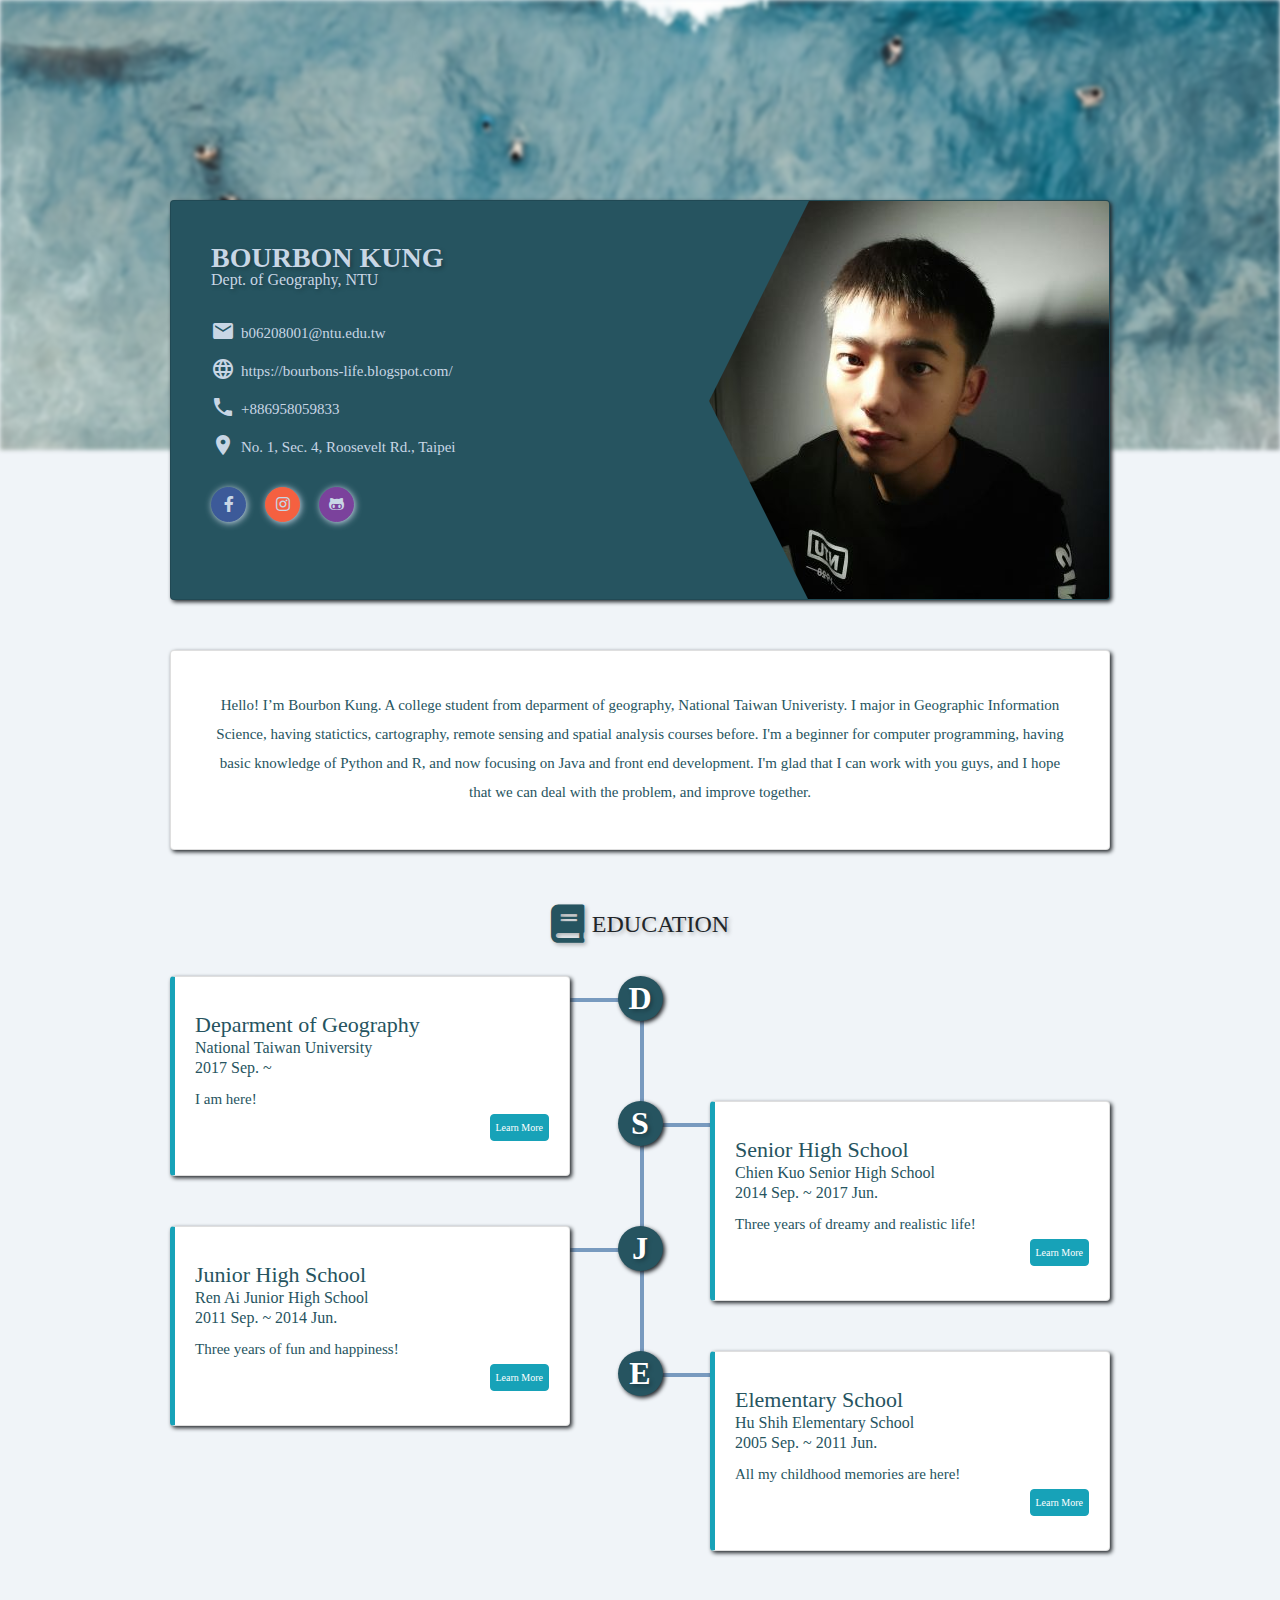
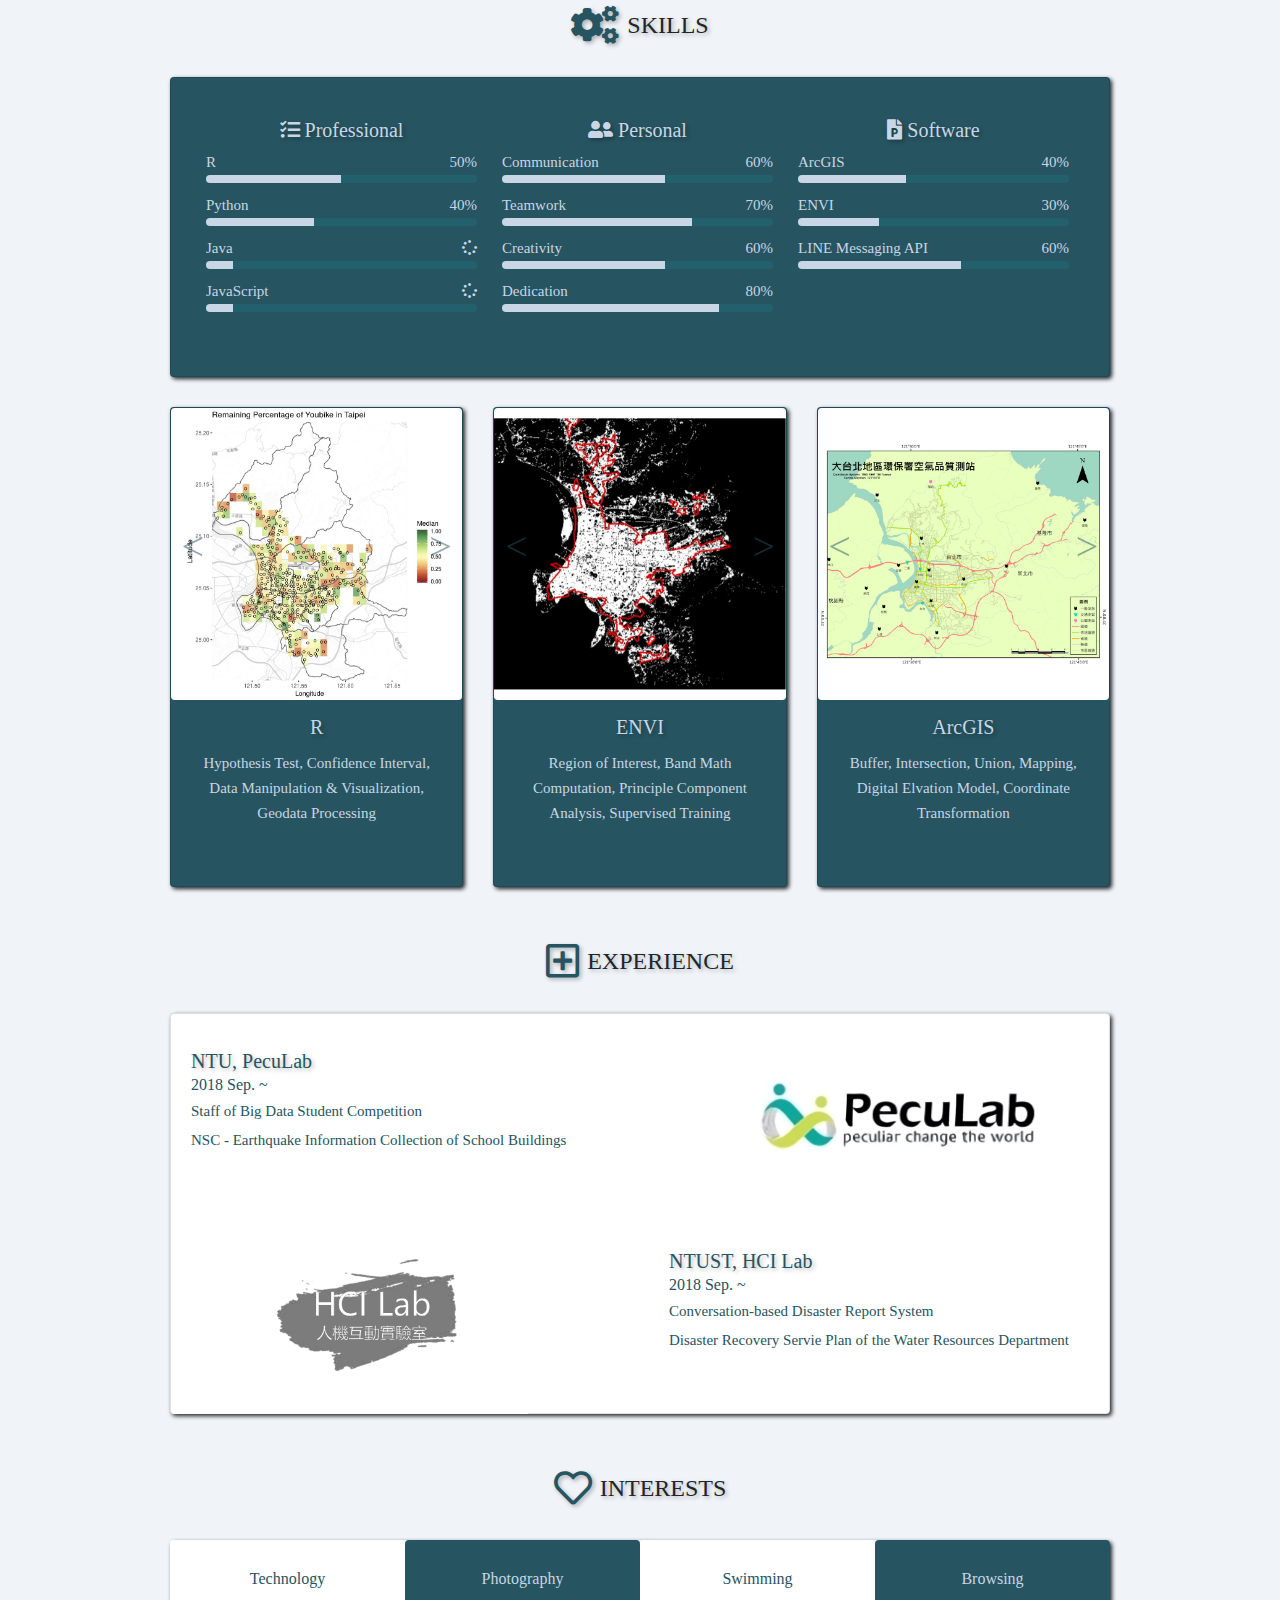
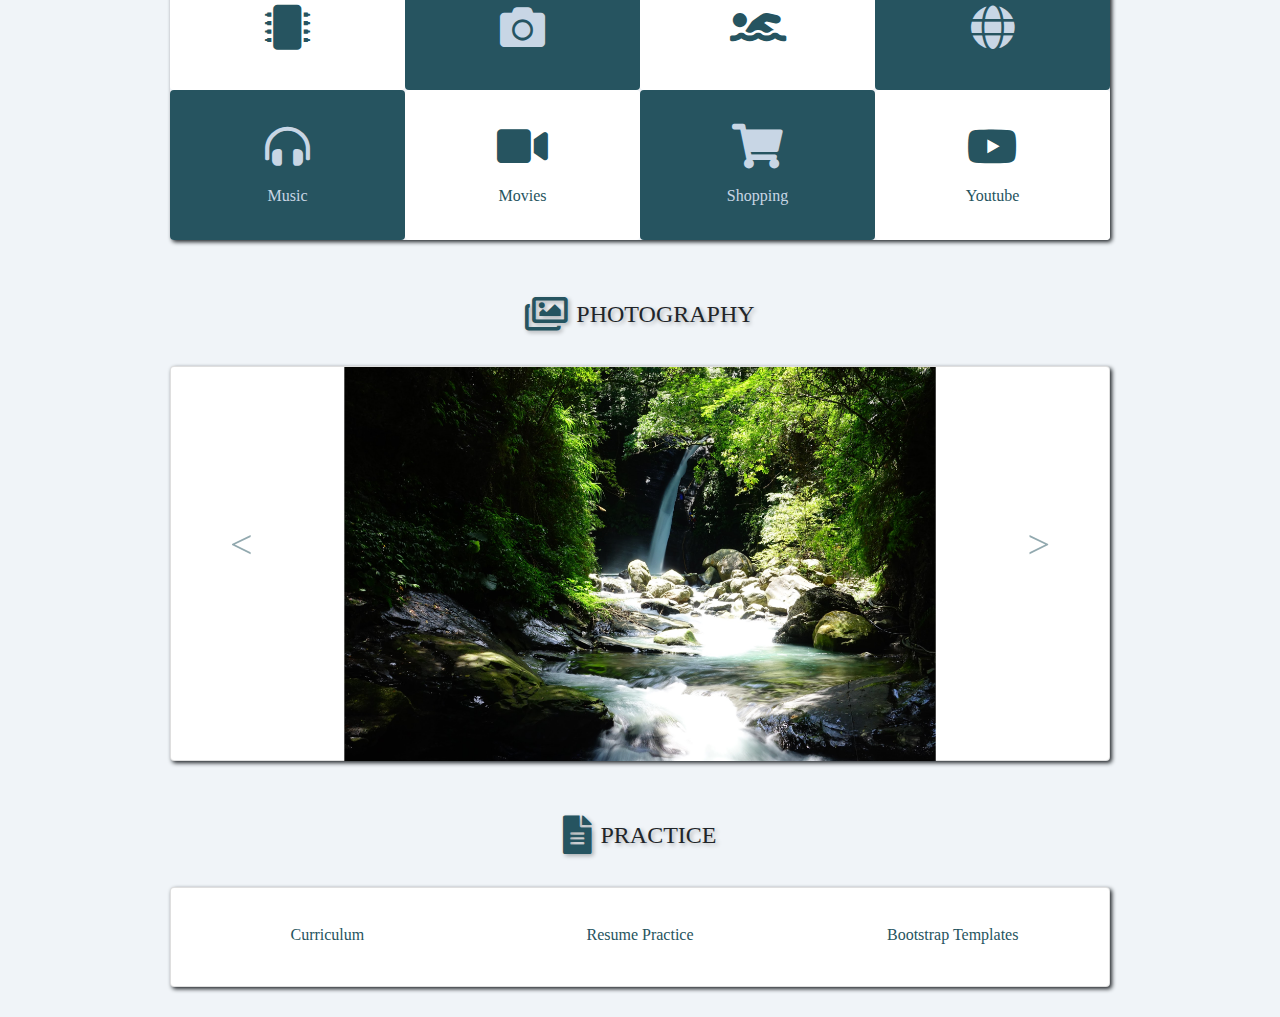
==== Resume/index.html @ 68e11f58 "Resume 0420" ====
<!DOCTYPE html>
<html lang="en" dir="ltr">

<head>
  <meta charset="utf-8">
  <!-- Material Design Lite Icons-->
  <link rel="stylesheet" href="https://fonts.googleapis.com/icon?family=Material+Icons">
  <!-- Bootstrap CSS -->
  <link rel="stylesheet" href="https://stackpath.bootstrapcdn.com/bootstrap/4.3.1/css/bootstrap.min.css" integrity="sha384-ggOyR0iXCbMQv3Xipma34MD+dH/1fQ784/j6cY/iJTQUOhcWr7x9JvoRxT2MZw1T" crossorigin="anonymous">
  <!-- Font Awesome CDN -->
  <!-- <link rel="stylesheet" href="https://use.fontawesome.com/474e529f21.css"> -->
  <link rel="stylesheet" href="https://use.fontawesome.com/releases/v5.8.1/css/all.css">
  <!-- my CSS -->
  <link rel="stylesheet" href="index.css">
  <title>Bourbon's Resume</title>
</head>

<body>
  <div id="header"></div>
  <div class="page">
    <div class="section">
      <!-- Information Card -->
      <div id="v-card" class="card center">
        <div id="profile" class="right">
          <img src="img/001.jpg" alt="profile-image" class="img-responsive">
        </div>
        <div class="card-content">
          <div class="info-headings">
            <h3>BOURBON KUNG</h3>
            <h6>Dept. of Geography, NTU</h6>
          </div>
          <div id="infos">
            <ul class="profile-list">
              <li class="clearfix">
                <span class="title"><i class="material-icons">email</i></span>
                <span class="content">b06208001@ntu.edu.tw</span>
              </li>
              <li class="clearfix">
                <span class="title"><i class="material-icons">language</i></span>
                <span class="content">https://bourbons-life.blogspot.com/</span>
              </li>
              <li class="clearfix">
                <span class="title"><i class="material-icons">phone</i></span>
                <span class="content">+886958059833</span>
              </li>
              <li class="clearfix">
                <span class="title"><i class="material-icons">place</i></span>
                <span class="content">No. 1, Sec. 4, Roosevelt Rd., Taipei</span>
              </li>
            </ul>
          </div>
        </div>
        <div id="link">
          <a target="_blank" rel="noopener noreferrer" href="https://www.facebook.com/dx7880880212" class="btn btn-default btn-circle facebook">
            <i class="fab fa-facebook-f"></i>
          </a>
          <a target="_blank" rel="noopener noreferrer" href="https://www.instagram.com/bourbon0212/" class="btn btn-default btn-circle instagram">
            <i class="fab fa-instagram"></i>
          </a>
          <a target="_blank" rel="noopener noreferrer" href="https://github.com/Bourbon0212" class="btn btn-default btn-circle github">
            <i class="fab fa-github-alt"></i>
          </a>
        </div>
      </div>
    </div>
    <div class="section">
      <!-- Short Introduction -->
      <div id="about" class="card center">
        <div class="context">
          <p>Hello! I’m Bourbon Kung. A college student from deparment of geography, National Taiwan Univeristy.
            I major in Geographic Information Science, having statictics, cartography,
            remote sensing and spatial analysis courses before. I'm a beginner for computer programming,
            having basic knowledge of Python and R, and now focusing on Java and front end development.
            I'm glad that I can work with you guys, and I hope that we can deal with the problem, and improve together.</p>
        </div>
      </div>
    </div>
    <div class="section">
      <div id="education" class="center">
        <div class="section-title clearfix">
          <div class="title-icon">
            <i class="fas fa-book"></i>
          </div>
          <h4>EDUCATION</h4>
        </div>
        <div id="timeline-education">
          <div class="timeline-block timeline-bot">
            <div class="timeline-hold">
              <div class="timeline-card card">
                <div class="timeline-content">
                  <h6 class="timeline-title">Deparment of Geography</h6>
                  <h6 class="timeline-info">National Taiwan University</h6>
                  <h6 class="timeline-info">2017 Sep. ~</h6>
                  <p class="context">I am here!</p>
                  <a class="btn btn-info" target="_blank" rel="noopener noreferrer" href="http://www.geog.ntu.edu.tw/index.php/tw/" role="button">Learn More</a>
                </div>
              </div>
              <div class="timeline-icon">
                <h6>D</h6>
              </div>
            </div>
          </div>
          <div class="timeline-block timeline-top timeline-bot">
            <div class="timeline-hold hold-right">
              <div class="timeline-card1 card">
                <div class="timeline-content">
                  <h6 class="timeline-title">Senior High School</h6>
                  <h6 class="timeline-info">Chien Kuo Senior High School</h6>
                  <h6 class="timeline-info">2014 Sep. ~ 2017 Jun.</h6>
                  <p class="context">Three years of dreamy and realistic life!</p>
                  <a class="btn btn-info" target="_blank" rel="noopener noreferrer" href="https://www2.ck.tp.edu.tw/" role="button">Learn More</a>
                </div>
              </div>
              <div class="timeline-icon1">
                <h6>S</h6>
              </div>
            </div>
          </div>
          <div class="timeline-block timeline-top timeline-bot">
            <div class="timeline-hold ">
              <div class="timeline-card card">
                <div class="timeline-content">
                  <h6 class="timeline-title">Junior High School</h6>
                  <h6 class="timeline-info">Ren Ai Junior High School</h6>
                  <h6 class="timeline-info">2011 Sep. ~ 2014 Jun.</h6>
                  <p class="context">Three years of fun and happiness!</p>
                  <a class="btn btn-info" target="_blank" rel="noopener noreferrer" href="http://www.jajh.tp.edu.tw/bin/home.php" role="button">Learn More</a>
                </div>
              </div>
              <div class="timeline-icon">
                <h6>J</h6>
              </div>
            </div>
          </div>
          <div class="timeline-block timeline-top">
            <div class="timeline-hold hold-right">
              <div class="timeline-card1 card">
                <div class="timeline-content">
                  <h6 class="timeline-title">Elementary School</h6>
                  <h6 class="timeline-info">Hu Shih Elementary School</h6>
                  <h6 class="timeline-info">2005 Sep. ~ 2011 Jun.</h6>
                  <p class="context">All my childhood memories are here!</p>
                  <a class="btn btn-info" target="_blank" rel="noopener noreferrer" href="https://www.hsps.tp.edu.tw/main/" role="button">Learn More</a>
                </div>
              </div>
              <div class="timeline-icon1">
                <h6>E</h6>
              </div>
            </div>
          </div>
        </div>
      </div>
    </div>
    <div class="section">
      <div id="skills" class="center">
        <div class="section-title clearfix">
          <div class="title-icon">
            <i class="fas fa-cogs"></i>
          </div>
          <h4>SKILLS</h4>
        </div>
        <div id="skills-card" class="card center">
          <div class="card-content row">
            <div class="col-4 card-row">
              <h5><i class="fas fa-tasks"></i> Professional</h5>
              <div class="skills-info">
                <div class="skills-text clearfix">
                  <div class="left">R</div>
                  <div class="right">50%</div>
                </div>
                <div class="progress">
                  <div class="progress-bar" role="progressbar" style="width: 50%" aria-valuenow="50" aria-valuemin="0" aria-valuemax="100"></div>
                </div>
              </div>
              <div class="skills-info">
                <div class="skills-text clearfix">
                  <div class="left">Python</div>
                  <div class="right">40%</div>
                </div>
                <div class="progress">
                  <div class="progress-bar" role="progressbar" style="width: 40%" aria-valuenow="40" aria-valuemin="0" aria-valuemax="100"></div>
                </div>
              </div>
              <div class="skills-info">
                <div class="skills-text clearfix">
                  <div class="left">Java</div>
                  <div class="right"><i class="fas fa-spinner fa-spin"></i></div>
                </div>
                <div class="progress">
                  <div class="progress-bar" role="progressbar" style="width: 10%" aria-valuenow="10" aria-valuemin="0" aria-valuemax="100"></div>
                </div>
              </div>
              <div class="skills-info">
                <div class="skills-text clearfix">
                  <div class="left">JavaScript</div>
                  <div class="right"><i class="fas fa-spinner fa-spin"></i></div>
                </div>
                <div class="progress">
                  <div class="progress-bar" role="progressbar" style="width: 10%" aria-valuenow="10" aria-valuemin="0" aria-valuemax="100"></div>
                </div>
              </div>
            </div>
            <div class="col-4 card-row">
              <h5><i class="fas fa-user-friends"></i> Personal</h5>
              <div class="skills-info">
                <div class="skills-text clearfix">
                  <div class="left">Communication</div>
                  <div class="right">60%</div>
                </div>
                <div class="progress">
                  <div class="progress-bar" role="progressbar" style="width: 60%" aria-valuenow="60" aria-valuemin="0" aria-valuemax="100"></div>
                </div>
              </div>
              <div class="skills-info">
                <div class="skills-text clearfix">
                  <div class="left">Teamwork</div>
                  <div class="right">70%</div>
                </div>
                <div class="progress">
                  <div class="progress-bar" role="progressbar" style="width: 70%" aria-valuenow="70" aria-valuemin="0" aria-valuemax="100"></div>
                </div>
              </div>
              <div class="skills-info">
                <div class="skills-text clearfix">
                  <div class="left">Creativity</div>
                  <div class="right">60%</div>
                </div>
                <div class="progress">
                  <div class="progress-bar" role="progressbar" style="width: 60%" aria-valuenow="60" aria-valuemin="0" aria-valuemax="100"></div>
                </div>
              </div>
              <div class="skills-info">
                <div class="skills-text clearfix">
                  <div class="left">Dedication</div>
                  <div class="right">80%</div>
                </div>
                <div class="progress">
                  <div class="progress-bar" role="progressbar" style="width: 80%" aria-valuenow="80" aria-valuemin="0" aria-valuemax="100"></div>
                </div>
              </div>
            </div>
            <div class="col-4 card-row">
              <h5><i class="fas fa-file-powerpoint"></i> Software</h5>
              <div class="skills-info">
                <div class="skills-text clearfix">
                  <div class="left">ArcGIS</div>
                  <div class="right">40%</div>
                </div>
                <div class="progress">
                  <div class="progress-bar" role="progressbar" style="width: 40%" aria-valuenow="40" aria-valuemin="0" aria-valuemax="100"></div>
                </div>
              </div>
              <div class="skills-info">
                <div class="skills-text clearfix">
                  <div class="left">ENVI</div>
                  <div class="right">30%</div>
                </div>
                <div class="progress">
                  <div class="progress-bar" role="progressbar" style="width: 30%" aria-valuenow="30" aria-valuemin="0" aria-valuemax="100"></div>
                </div>
              </div>
              <div class="skills-info">
                <div class="skills-text clearfix">
                  <div class="left">LINE Messaging API</div>
                  <div class="right">60%</div>
                </div>
                <div class="progress">
                  <div class="progress-bar" role="progressbar" style="width: 60%" aria-valuenow="60" aria-valuemin="0" aria-valuemax="100"></div>
                </div>
              </div>
              <!-- <div class="skills-info">
                <div class="skills-text clearfix">
                  <div class="left">Python</div>
                  <div class="right">50%</div>
                </div>
                <div class="progress">
                  <div class="progress-bar" role="progressbar" style="width: 25%" aria-valuenow="25" aria-valuemin="0" aria-valuemax="100"></div>
                </div>
              </div> -->
            </div>
          </div>
        </div>
        <div id="skills-detail">
          <div class="row card-deck center">
            <div class="card skill-item col-4">
              <div class="skill-img">
                <div id="R-Skills" class="carousel slide" data-ride="carousel">
                  <div class="carousel-inner">
                    <div class="carousel-item active">
                      <img class="d-block w-100" src="./img/R-1.png" alt="Heat Map">
                    </div>
                    <div class="carousel-item">
                      <img class="d-block w-100" src="./img/R-2.png" alt="Standard Deviation">
                    </div>
                    <div class="carousel-item">
                      <img class="d-block w-100" src="./img/R-3.png" alt="Choropleth">
                    </div>
                    <div class="carousel-item">
                      <img class="d-block w-100" src="./img/R-4.png" alt="Bar Chart">
                    </div>
                  </div>
                  <a class="carousel-control-prev" href="#R-Skills" role="button" data-slide="prev">
                    <span class="carousel-control-prev-icon" aria-hidden="true"></span>
                    <span class="sr-only">Previous</span>
                  </a>
                  <a class="carousel-control-next" href="#R-Skills" role="button" data-slide="next">
                    <span class="carousel-control-next-icon" aria-hidden="true"></span>
                    <span class="sr-only">Next</span>
                  </a>
                </div>
              </div>
              <div class="card-body">
                <h5 class="card-title">R</h5>
                <p class="card-text">Hypothesis Test, Confidence Interval, Data Manipulation & Visualization, Geodata Processing</p>
              </div>
            </div>
            <div class="card skill-item col-4">
              <div class="skill-img">
                <div id="ENVI-Skills" class="carousel slide" data-ride="carousel">
                  <div class="carousel-inner">
                    <div class="carousel-item active">
                      <img class="d-block w-100" src="./img/E-1.png" alt="ROI">
                    </div>
                    <div class="carousel-item">
                      <img class="d-block w-100" src="./img/E-2.png" alt="Band Math">
                    </div>
                  </div>
                  <a class="carousel-control-prev" href="#ENVI-Skills" role="button" data-slide="prev">
                    <span class="carousel-control-prev-icon" aria-hidden="true"></span>
                    <span class="sr-only">Previous</span>
                  </a>
                  <a class="carousel-control-next" href="#ENVI-Skills" role="button" data-slide="next">
                    <span class="carousel-control-next-icon" aria-hidden="true"></span>
                    <span class="sr-only">Next</span>
                  </a>
                </div>
              </div>
              <div class="card-body">
                <h5 class="card-title">ENVI</h5>
                <p class="card-text">Region of Interest, Band Math Computation, Principle Component Analysis, Supervised Training</p>
              </div>
            </div>
            <div class="card skill-item col-4">
              <div class="skill-img">
                <div id="Arc-Skills" class="carousel slide" data-ride="carousel">
                  <div class="carousel-inner">
                    <div class="carousel-item active">
                      <img class="d-block w-100" src="./img/A-1.png" alt="Mapping">
                    </div>
                    <div class="carousel-item">
                      <img class="d-block w-100" src="./img/A-2.png" alt="Mapping">
                    </div>
                    <div class="carousel-item">
                      <img class="d-block w-100" src="./img/A-3.png" alt="Mapping">
                    </div>
                    <div class="carousel-item">
                      <img class="d-block w-100" src="./img/A-4.png" alt="DEM">
                    </div>
                  </div>
                  <a class="carousel-control-prev" href="#Arc-Skills" role="button" data-slide="prev">
                    <span class="carousel-control-prev-icon" aria-hidden="true"></span>
                    <span class="sr-only">Previous</span>
                  </a>
                  <a class="carousel-control-next" href="#Arc-Skills" role="button" data-slide="next">
                    <span class="carousel-control-next-icon" aria-hidden="true"></span>
                    <span class="sr-only">Next</span>
                  </a>
                </div>
              </div>
              <div class="card-body">
                <h5 class="card-title">ArcGIS</h5>
                <p class="card-text">Buffer, Intersection, Union, Mapping, Digital Elvation Model, Coordinate Transformation</p>
              </div>
            </div>
          </div>
        </div>
      </div>
    </div>
    <div class="section">
      <div id="experience" class="center">
        <div class="section-title clearfix">
          <div class="title-icon">
            <i class="far fa-plus-square"></i>
          </div>
          <h4>EXPERIENCE</h4>
        </div>
        <div id="exp-card" class="center card">
          <div class="exp-content">
            <div class="exp-context left" style="padding-left: 20px;">
              <h5>NTU, PecuLab</h5>
              <div class="exp-info">
                2018 Sep. ~
              </div>
              <p class="context">Staff of Big Data Student Competition</p>
              <p class="context">NSC - Earthquake Information Collection of School Buildings</p>
            </div>
            <div class="right exp-upfig rounded-top">
              <img src="img/PECU.png" alt="profile-image" class="img-responsive" style="margin-left: 90px;">
            </div>
          </div>
          <div class="exp-content">
            <div class="left exp-btmfig rounded-bottom">
              <img src="img/HCI1.png" alt="profile-image" class="img-responsive" style="margin-left: 30px;">
            </div>
            <div class="exp-context right" style="padding-right: 40px;">
              <h5>NTUST, HCI Lab</h5>
              <div class="exp-info">
                2018 Sep. ~
              </div>
              <p class="context">Conversation-based Disaster Report System</p>
              <p class="context">Disaster Recovery Servie Plan of the Water Resources Department</p>
            </div>
          </div>
        </div>
      </div>
    </div>
    <div class="section">
      <div id="interest" class="center">
        <div class="section-title clearfix">
          <div class="title-icon">
            <i class="far fa-heart"></i>
          </div>
          <h4>INTERESTS</h4>
        </div>
        <div id="interests-card" class="card-block center rounded">
          <div class="row center">
            <div class="col col-up light rounded">
              <div>Technology</div>
              <i class="fas fa-microchip"></i>
            </div>
            <div class="col col-up dark rounded">
              <div>Photography</div>
              <i class="fas fa-camera"></i>
            </div>
            <div class="col col-up light rounded">
              <div>Swimming</div>
              <i class="fas fa-swimmer"></i>
            </div>
            <div class="col col-up dark rounded">
              <div>Browsing</div>
              <i class="fas fa-globe"></i>
            </div>
          </div>
          <div class="row center no-gutters">
            <div class="col col-btm dark rounded">
              <i class="fas fa-headphones-alt"></i>
              <div>Music</div>
            </div>
            <div class="col col-btm light rounded">
              <i class="fas fa-video"></i>
              <div>Movies</div>
            </div>
            <div class="col col-btm dark rounded">
              <i class="fas fa-shopping-cart"></i>
              <div>Shopping</div>
            </div>
            <div class="col col-btm light rounded">
              <i class="fab fa-youtube"></i>
              <div>Youtube</div>
            </div>
          </div>
        </div>
      </div>
    </div>
    <div class="section">
      <div id="photography" class="center">
        <div class="section-title clearfix">
          <div class="title-icon">
            <i class="far fa-images"></i>
          </div>
          <h4>PHOTOGRAPHY</h4>
        </div>
        <div class="card center">
          <div id="photos" class="carousel slide" data-ride="carousel">
            <div class="carousel-inner">
              <div class="carousel-item active">
                <img class="d-block w-100" src="./img/PH01.png" alt="Waterfall">
              </div>
              <div class="carousel-item">
                <img class="d-block w-100" src="./img/PH02.png" alt="Tokyo_tower">
              </div>
              <div class="carousel-item">
                <img class="d-block w-100" src="./img/PH03.png" alt="Railway">
              </div>
              <div class="carousel-item">
                <img class="d-block w-100" src="./img/PH04.png" alt="Night_boat">
              </div>
              <div class="carousel-item">
                <img class="d-block w-100" src="./img/PH05.png" alt="Leaf">
              </div>
              <div class="carousel-item">
                <img class="d-block w-100" src="./img/PH06.png" alt="Flower">
              </div>
            </div>
            <a class="carousel-control-prev" href="#photos" role="button" data-slide="prev">
              <span class="carousel-control-prev-icon" aria-hidden="true"></span>
              <span class="sr-only">Previous</span>
            </a>
            <a class="carousel-control-next" href="#photos" role="button" data-slide="next">
              <span class="carousel-control-next-icon" aria-hidden="true"></span>
              <span class="sr-only">Next</span>
            </a>
          </div>
        </div>
      </div>
    </div>
    <div class="section">
      <div id="practice" class="center">
        <div class="section-title clearfix">
          <div class="title-icon">
            <i class="fas fa-file-alt"></i>
          </div>
          <h4>PRACTICE</h4>
        </div>
        <div class="card center">
          <div class="row center">
            <div class="col">
              <a href="https://bourbon0212.github.io/107-Frontend-Programming/Week4/index.html">Curriculum</a>
            </div>
            <div class="col">
              <a href="https://bourbon0212.github.io/107-Frontend-Programming/Week5/index.html">Resume Practice</a>
            </div>
            <div class="col">
              <a href="https://bourbon0212.github.io/107-Frontend-Programming/Week6/index.html">Bootstrap Templates</a>
            </div>
          </div>
        </div>
      </div>
    </div>
    <!-- jQuery first, then Popper.js, then Bootstrap JS -->
    <script src="https://code.jquery.com/jquery-3.3.1.slim.min.js" integrity="sha384-q8i/X+965DzO0rT7abK41JStQIAqVgRVzpbzo5smXKp4YfRvH+8abtTE1Pi6jizo" crossorigin="anonymous"></script>
    <script src="https://cdnjs.cloudflare.com/ajax/libs/popper.js/1.14.7/umd/popper.min.js" integrity="sha384-UO2eT0CpHqdSJQ6hJty5KVphtPhzWj9WO1clHTMGa3JDZwrnQq4sF86dIHNDz0W1" crossorigin="anonymous"></script>
    <script src="https://stackpath.bootstrapcdn.com/bootstrap/4.3.1/js/bootstrap.min.js" integrity="sha384-JjSmVgyd0p3pXB1rRibZUAYoIIy6OrQ6VrjIEaFf/nJGzIxFDsf4x0xIM+B07jRM" crossorigin="anonymous"></script>
</body>

</html>
---- Resume/index.css ----
body {
  background-color: #00418b0f;
  font-family: Corbel;
}
.page {
  position: relative;
  margin-top: -30vh;
}
#header {
  background-image: url(./img/title.jpg);
  background-position: center;
  background-repeat: no-repeat;
  background-size: cover;
  background-attachment: fixed;
  height: 50vh;
  width: 100%;
  margin-right: 0px;
  margin-left: 0px;
  -webkit-filter: blur(2px); /* Chrome, Opera */
  filter: blur(2px);
}
/* FOR PROFILE */
#v-card {
  /* position: relative; */
  width: 940px;
  height: 400px;
  overflow: hidden;
  /* -webkit-transition: height 1s, color 1s, margin 1s;
  transition: height 1s, color 1s, margin 1s; */
  /* z-index: 1; */
  background: #265460;
  box-shadow: 2px 2px 4px;
}
#profile {
  position: absolute;
  right: 0px;
  z-index: 0;
}
#profile img {
    width: auto;
    height: auto;
    -webkit-clip-path: polygon(25% 0%, 100% 0, 100% 100%, 25% 100%, 0% 50%);
    clip-path: polygon(25% 0%, 100% 0, 100% 100%, 25% 100%, 0% 50%);
}
.card-content {
  padding: 40px;
}
.info-headings h3 {
    display: block;
    width: 100%;
    font-weight: 600;
    color: #c8d6e5;
    text-shadow: 2px 2px 4px rgba(0, 0, 0, 0.29);
}
.info-headings h6 {
    display: block;
    width: 100%;
    font-weight: 400;
    margin-top: -13px;
    margin-bottom: 30px;
    color: #c8d6e5;
    text-shadow: 2px 2px 4px rgba(0, 0, 0, 0.29);
}
#infos .profile-list {
  list-style-type: none;
  padding-inline-start: 0px;
}
#infos .profile-list .title {
  display: block;
  float: left;
  color: #c8d6e5;
  line-height: 38px;
}
#infos .profile-list .content {
    display: block;
    margin-left: 30px;
    font-size: 15px;
    font-weight: 400;
    line-height: 29px;
    color: #c8d6e5;
    font-family: Corbel;
}
#link {
  margin-top: -40px;
  margin-left: 25px;
}
#link .btn-circle {
  width: 35px;
  height: 35px;
  box-shadow: 1px 1px 7px;
  margin-left: 15px;
  /* color: #000000; */
  text-align: center;
  padding: 8.5px 0px;
  font-size: 16px;
  line-height: 0;
  border-radius: 50%;
}
#link .btn-circle:hover {
  color: #FFFFFF;
  box-shadow: 2px 2px 13px #FFFFFF;
}
#link .facebook {
  border-color: #3C5A99;
  background-color: #3C5A99;
  color: #c8d6e5;
}
#link .instagram {
  border-color: #F56040;
  background-color: #F56040;
  color: #c8d6e5;
}
#link .github {
  border-color: #7B429C;
  background-color: #7B429C;
  color: #c8d6e5;
}
/* FOR ABOUT */
#about {
  width: 940px;
  height: 200px;
  box-shadow: 2px 2px 4px;
}
#about .context {
  display: block;
  padding: 40px;
  font-size: 15px;
  font-weight: 400;
  line-height: 29px;
  color: #265460;
  margin: 0;
  text-align: center;
}
/* FOR EDUCATION */
#education {
  width: 940px;
}
#timeline-education::before {
  content: '';
  position: absolute;
  top: 118px;
  bottom: 23px;
  left: 50%;
  height: 54%;
  width: 4px;
  opacity: 0.5;
  background: #004085;
  z-index:-1;
}
#timeline-education .timeline-block {
  z-index: 0;
}
.timeline-icon {
  display: inline-block;
  background: #265460;
  width: 45px;
  height: 45px;
  border-radius: 50%;
  box-shadow: 2px 2px 4px;
  float: right;
}
.timeline-icon h6 {
  text-align: center;
  font-weight: 600;
  color: #FFFFFF;
  padding: 6px 0px;
  font-size: 32px;
  line-height: 1;
  text-shadow: 2px 2px 4px rgba(0, 0, 0, 0.29);
}
.timeline-icon1 {
  display: inline-block;
  background: #265460;
  width: 45px;
  height: 45px;
  border-radius: 50%;
  box-shadow: 2px 2px 4px;
}
.timeline-icon1 h6 {
  text-align: center;
  font-weight: 600;
  color: #FFFFFF;
  padding: 6px 0px;
  font-size: 32px;
  line-height: 1;
  text-shadow: 2px 2px 4px rgba(0, 0, 0, 0.29);
}
.timeline-card {
  display: inline-block;
  width: 400px;
  height: 200px;
  box-shadow: 2px 2px 4px;
  border-left: 5px solid #17a2b8;
  background-image: url(./img/title-blur.jpeg);
  background-position: center;
  background-repeat: no-repeat;
  background-size: cover;
  background-attachment: fixed;
}
.timeline-card::before {
    content: '';
    width: 75px;
    height: 4px;
    position: absolute;
    top: 21px;
    left: 100%;
    z-index: -2;
    opacity: 0.5;
    background: #004085;
}
.timeline-card1 {
  display: inline-block;
  width: 400px;
  height: 200px;
  box-shadow: 2px 2px 4px;
  border-left: 5px solid #17a2b8;
  float: right;
  background-image: url(./img/title-blur.jpeg);
  background-position: center;
  background-repeat: no-repeat;
  background-size: cover;
  background-attachment: fixed;
}
.timeline-card1::before {
    content: '';
    width: 75px;
    height: 4px;
    position: absolute;
    top: 21px;
    right: 100%;
    z-index: -2;
    opacity: 0.5;
    background: #004085;
}
.timeline-content {
 padding: 35px 20px 35px 20px;
}
.timeline-content .timeline-title {
  display: block;
  width: 100%;
  font-weight: 500;
  color: #265460;
  font-size: 22px;
}
.timeline-content .timeline-info {
  display: block;
  width: 100%;
  font-weight: 400;
  color: #265460;
  font-size: 16px;
  margin-top: -8px;
}
.timeline-content .btn-info {
  font-size: 10px;
  line-height: 15px;
  padding: 5px;
  margin-right: 0px;
  float: right;
}
.timeline-top {
  margin-top: -75px;
}
.timeline-bot {
  margin-bottom: -75px;
}
.timeline-hold {
  width: 492.5px;
  height: 200px;
}
.hold-right {
  margin-left: 447.5px;
}
/* FOR SKILLS */
#skills-card {
  width: 940px;
  height: 300px;
  box-shadow: 2px 2px 4px;
  background: #265460;
}
#skills-card .card-content {
  padding: 40px;
}
.card-content h5 {
  text-align: center;
  color: #c8d6e5;
  text-shadow: 2px 2px 4px rgba(0, 0, 0, 0.29);
}
.card-content .card-row {
  padding: 0px 15px 15px 10px;
}
.progress-bar {
  background: #c8d6e5;
}
.progress {
  background-color: #17a2b829;
  height: 8px;
}
.skills-text {
  color: #c8d6e5;
  font-size: 15px;
  line-height: 25px;
}
.skills-info {
  margin-bottom: 10px;
}
.fa-spin {
  animation: fa-spin 2s infinite linear;
}
#skills-detail{
  margin-top: 30px;
}
.skill-item {
  height: 480px;
  padding-left: 0px;
  padding-right: 0px;
  box-shadow: 2px 2px 4px;
  background: #265460;
}
.skill-img {
  width: 100%;
  height: 60%;
}
.carousel-item img{
  border-radius: .25rem;
  background-color: #FFFFFF;
}
.card-deck {
  width: 970px;
  height: 480px;
}
.card-body .card-title {
  text-align: center;
  color: #c8d6e5;
  text-shadow: 2px 2px 4px rgba(0, 0, 0, 0.29);
}
.card-body .card-text {
  text-align: center;
  color: #c8d6e5;
  font-size: 15px;
  line-height: 25px;
}
.carousel-control-prev-icon,
.carousel-control-next-icon {
  height: 25%;
  width: 100px;
  background-image: none;
}
.carousel-control-next-icon:after {
  content: '>';
  font-size: 40px;
  color: #265460;
}
.carousel-control-prev-icon:after {
  content: '<';
  font-size: 40px;
  color: #265460;
}
/* FOR EXPERIENCE */
#exp-card {
  width: 940px;
  height: 401px;
  box-shadow: 2px 2px 4px;
  background-image: url(./img/title-blur.jpeg);
  background-position: center;
  background-repeat: no-repeat;
  background-size: cover;
  background-attachment: fixed;
}
.exp-context {
 padding: 35px 0px 35px 0px;
}
.exp-content .exp-info {
  width: 100%;
  font-weight: 400;
  font-size: 16px;
  margin-top: -8px;
  color: #265460;
}
.exp-content h5 {
  color: #265460;
  text-shadow: 2px 2px 4px rgba(0, 0, 0, 0.29);
}
#exp-card .exp-upfig {
  width: 469px;
  background: #FFFFFF;
  -webkit-clip-path: polygon(24% 0%, 100% 0, 100% 100%, 0% 100%);
  clip-path: polygon(24% 0%, 100% 0, 100% 100%, 0% 100%);
}
#exp-card .exp-btmfig {
  width: 469px;
  background: #FFFFFF;
  -webkit-clip-path: polygon(0 0, 100% 0, 76% 100%, 0% 100%);
  clip-path: polygon(0 0, 100% 0, 76% 100%, 0% 100%);
}
#exp-card img {
  height: 200px;
}
/* FOR INTERESTS */
#interests-card {
  width: 940px;
  height: 300px;
  box-shadow: 2px 2px 4px;
}
#interests-card .row {
  height: 50%;
}
#interests-card .col-up {
  line-height: 60px;
  text-align: center;
  padding-top: 1%;
  /* padding-bottom: 1%; */
}
#interests-card .col-btm {
  line-height: 60px;
  text-align: center;
  padding-top: 4%;
  /* padding-bottom: 1%; */
}
#interests-card .light {
  background: #FFFFFF;
  color: #265460;
}
#interests-card .dark {
  background: #265460;
  color: #c8d6e5;
}
#interests-card i {
  display: block;
  /* color: #265460; */
  line-height: 38px;
  font-size: 45px;
  text-align: center;
}
#photography .card {
  width: 940px;
  height: 395px;
  box-shadow: 2px 2px 4px;
  background-image: url(./img/title-blur.jpeg);
  background-position: center;
  background-repeat: no-repeat;
  background-size: cover;
  background-attachment: fixed;
}
#photos img {
  background: #FFFFFF00;
}
/* FOR PRACTICE */
#practice .card {
  width: 940px;
  height: 100px;
  box-shadow: 2px 2px 4px;
}
#practice .row {
  padding-top: 3.7%;
  width: 100%;
  text-align: center;
}
#practice a {
    color: #265460;
}
/* FOR ALL */
.right {
  float: right!important;
}
.left {
  float: left!important;
}
.img-responsive {
  display: block;
  max-width: 100%;
  height: auto;
}
.center {
  margin: 0 auto;
  float: none;
}
.section {
  position: relative;
  padding-top: 20px;
  padding-bottom: 30px;
}
.context {
  font-size: 15px;
  font-weight: 400;
  line-height: 29px;
  color: #265460;
  margin: 0;
}
.clearfix {
  clear: both;
}
.section-title {
  display: table;
  margin: 0 auto;
  text-shadow: 2px 2px 4px rgba(0, 0, 0, 0.29);
  padding-bottom: 25px;
  padding-top: 5px;
}
.section-title .title-icon {
  display: block;
  float: left;
  color: #265460;
  line-height: 38px;
  font-size: 38px;
  margin-right: 8px;
}
.section-title h4 {
  float: right;
  line-height: 38px;
}
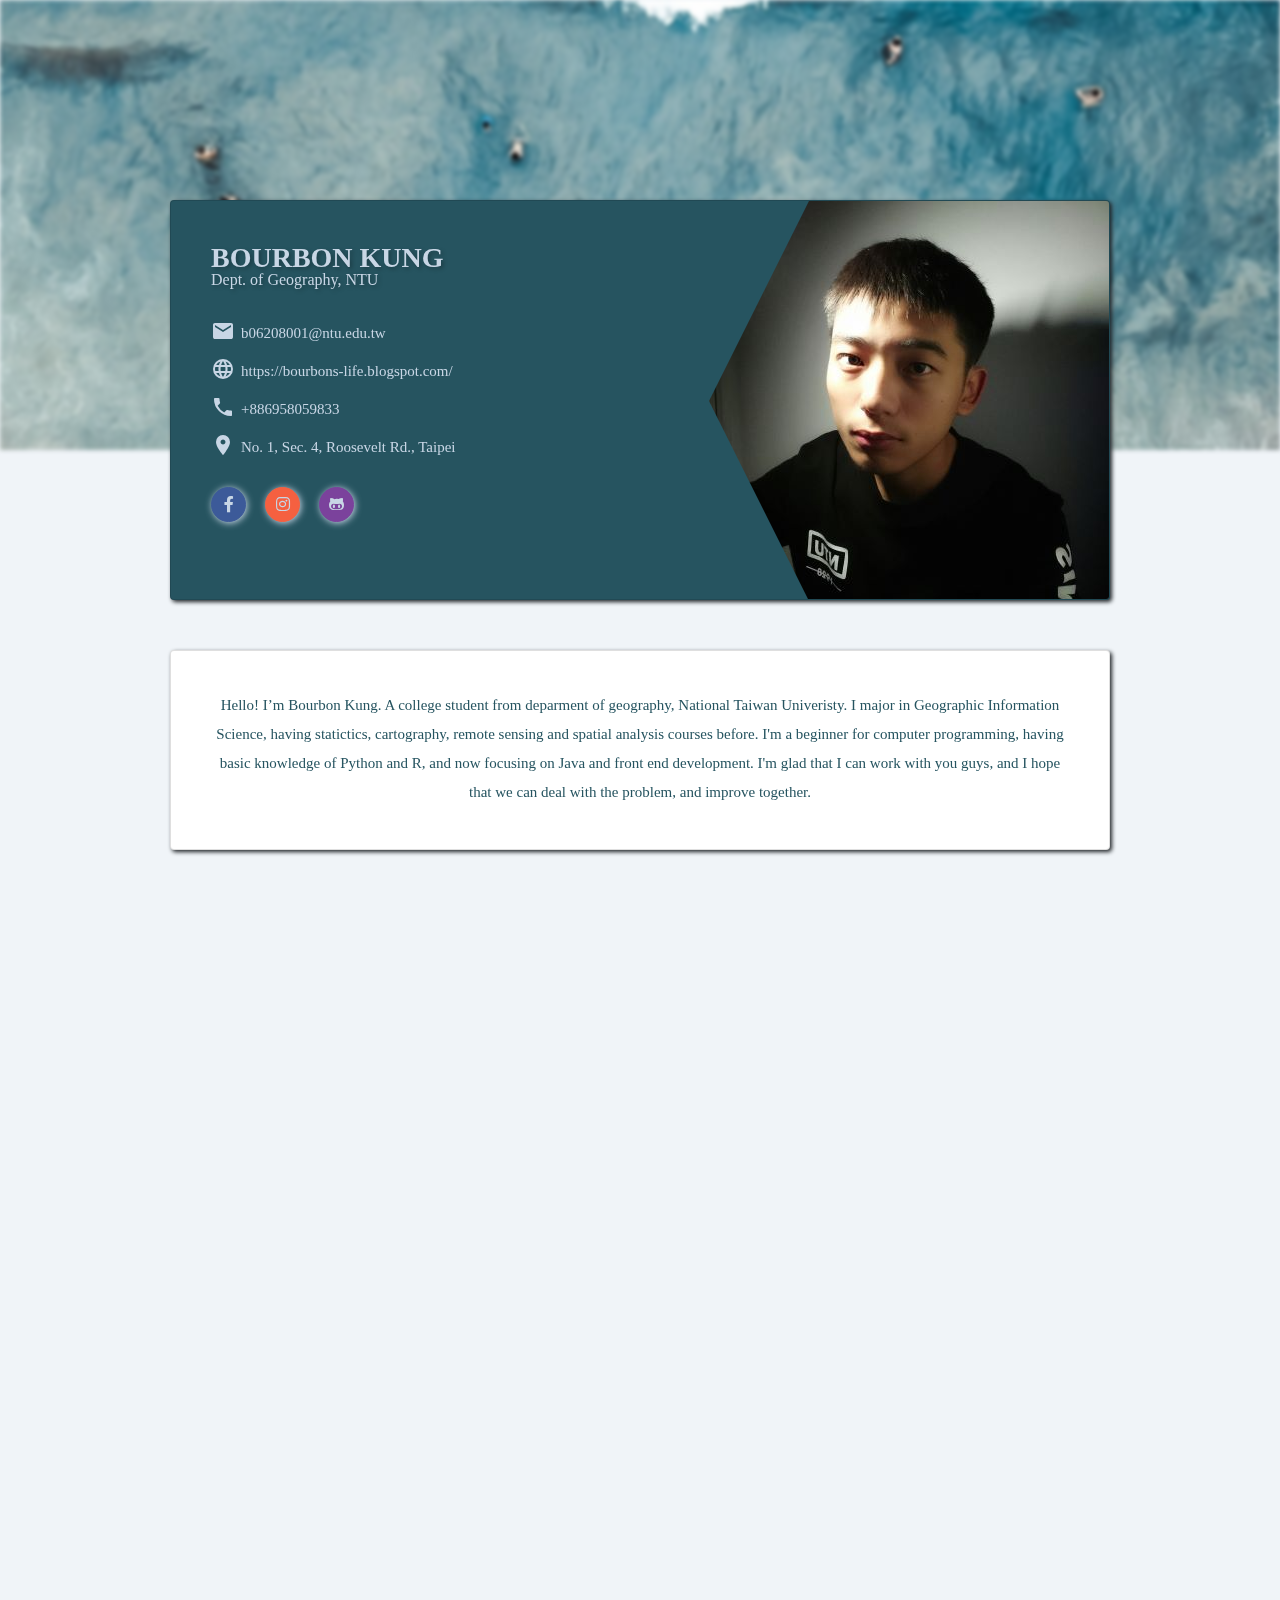
==== commit 8ae38085: "resume0423_anima" ====
--- a/Resume/index.html
+++ b/Resume/index.html
@@ -10,17 +10,76 @@
   <!-- Font Awesome CDN -->
   <!-- <link rel="stylesheet" href="https://use.fontawesome.com/474e529f21.css"> -->
   <link rel="stylesheet" href="https://use.fontawesome.com/releases/v5.8.1/css/all.css">
+  <!-- AOS animation -->
+  <link rel="stylesheet" href="https://unpkg.com/aos@next/dist/aos.css" />
   <!-- my CSS -->
   <link rel="stylesheet" href="index.css">
   <title>Bourbon's Resume</title>
 </head>
 
 <body>
-  <div id="header"></div>
+  <div id="header">
+    <div class="background"></div>
+    <!-- <nav class="navbar navbar-expand-lg navbar-light bg-light">
+      <div class="container-fluid">
+
+        <button type="button" id="sidebarCollapse" class="btn btn-info">
+          <i class="fas fa-align-left"></i>
+          <span>Toggle Sidebar</span>
+        </button>
+      </div>
+    </nav>
+    <nav id="sidebar">
+      <div class="sidebar-header">
+        <h3>Bootstrap Sidebar</h3>
+      </div>
+
+      <ul class="list-unstyled components">
+        <p>Dummy Heading</p>
+        <li class="active">
+          <a href="#homeSubmenu" data-toggle="collapse" aria-expanded="false" class="dropdown-toggle">Home</a>
+          <ul class="collapse list-unstyled" id="homeSubmenu">
+            <li>
+              <a href="#">Home 1</a>
+            </li>
+            <li>
+              <a href="#">Home 2</a>
+            </li>
+            <li>
+              <a href="#">Home 3</a>
+            </li>
+          </ul>
+        </li>
+        <li>
+          <a href="#">About</a>
+        </li>
+        <li>
+          <a href="#pageSubmenu" data-toggle="collapse" aria-expanded="false" class="dropdown-toggle">Pages</a>
+          <ul class="collapse list-unstyled" id="pageSubmenu">
+            <li>
+              <a href="#">Page 1</a>
+            </li>
+            <li>
+              <a href="#">Page 2</a>
+            </li>
+            <li>
+              <a href="#">Page 3</a>
+            </li>
+          </ul>
+        </li>
+        <li>
+          <a href="#">Portfolio</a>
+        </li>
+        <li>
+          <a href="#">Contact</a>
+        </li>
+      </ul>
+    </nav> -->
+  </div>
   <div class="page">
     <div class="section">
       <!-- Information Card -->
-      <div id="v-card" class="card center">
+      <div id="v-card" class="card center" data-aos="fade-up">
         <div id="profile" class="right">
           <img src="img/001.jpg" alt="profile-image" class="img-responsive">
         </div>
@@ -33,11 +92,11 @@
             <ul class="profile-list">
               <li class="clearfix">
                 <span class="title"><i class="material-icons">email</i></span>
-                <span class="content">b06208001@ntu.edu.tw</span>
+                <span class="content"><a href="mailto:b06208001@ntu.edu.tw" style="color: #c8d6e5;">b06208001@ntu.edu.tw</a></span>
               </li>
               <li class="clearfix">
                 <span class="title"><i class="material-icons">language</i></span>
-                <span class="content">https://bourbons-life.blogspot.com/</span>
+                <span class="content"><a target="_blank" rel="noopener noreferrer" href="https://bourbons-life.blogspot.com/" style="color: #c8d6e5;">https://bourbons-life.blogspot.com/</a></span>
               </li>
               <li class="clearfix">
                 <span class="title"><i class="material-icons">phone</i></span>
@@ -65,7 +124,7 @@
     </div>
     <div class="section">
       <!-- Short Introduction -->
-      <div id="about" class="card center">
+      <div id="about" class="card center" data-aos="fade-up">
         <div class="context">
           <p>Hello! I’m Bourbon Kung. A college student from deparment of geography, National Taiwan Univeristy.
             I major in Geographic Information Science, having statictics, cartography,
@@ -77,16 +136,16 @@
     </div>
     <div class="section">
       <div id="education" class="center">
-        <div class="section-title clearfix">
+        <div class="section-title clearfix" data-aos="zoom-out">
           <div class="title-icon">
             <i class="fas fa-book"></i>
           </div>
           <h4>EDUCATION</h4>
         </div>
-        <div id="timeline-education">
+        <div id="timeline-education" data-aos="fade">
           <div class="timeline-block timeline-bot">
             <div class="timeline-hold">
-              <div class="timeline-card card">
+              <div class="timeline-card card" data-aos="fade-left">
                 <div class="timeline-content">
                   <h6 class="timeline-title">Deparment of Geography</h6>
                   <h6 class="timeline-info">National Taiwan University</h6>
@@ -95,14 +154,14 @@
                   <a class="btn btn-info" target="_blank" rel="noopener noreferrer" href="http://www.geog.ntu.edu.tw/index.php/tw/" role="button">Learn More</a>
                 </div>
               </div>
-              <div class="timeline-icon">
+              <div class="timeline-icon" data-aos="fade-up">
                 <h6>D</h6>
               </div>
             </div>
           </div>
           <div class="timeline-block timeline-top timeline-bot">
             <div class="timeline-hold hold-right">
-              <div class="timeline-card1 card">
+              <div class="timeline-card1 card" data-aos="fade-right">
                 <div class="timeline-content">
                   <h6 class="timeline-title">Senior High School</h6>
                   <h6 class="timeline-info">Chien Kuo Senior High School</h6>
@@ -111,14 +170,14 @@
                   <a class="btn btn-info" target="_blank" rel="noopener noreferrer" href="https://www2.ck.tp.edu.tw/" role="button">Learn More</a>
                 </div>
               </div>
-              <div class="timeline-icon1">
+              <div class="timeline-icon1" data-aos="fade-up">
                 <h6>S</h6>
               </div>
             </div>
           </div>
           <div class="timeline-block timeline-top timeline-bot">
             <div class="timeline-hold ">
-              <div class="timeline-card card">
+              <div class="timeline-card card" data-aos="fade-left">
                 <div class="timeline-content">
                   <h6 class="timeline-title">Junior High School</h6>
                   <h6 class="timeline-info">Ren Ai Junior High School</h6>
@@ -127,14 +186,14 @@
                   <a class="btn btn-info" target="_blank" rel="noopener noreferrer" href="http://www.jajh.tp.edu.tw/bin/home.php" role="button">Learn More</a>
                 </div>
               </div>
-              <div class="timeline-icon">
+              <div class="timeline-icon" data-aos="fade-up">
                 <h6>J</h6>
               </div>
             </div>
           </div>
           <div class="timeline-block timeline-top">
             <div class="timeline-hold hold-right">
-              <div class="timeline-card1 card">
+              <div class="timeline-card1 card" data-aos="fade-right">
                 <div class="timeline-content">
                   <h6 class="timeline-title">Elementary School</h6>
                   <h6 class="timeline-info">Hu Shih Elementary School</h6>
@@ -143,7 +202,7 @@
                   <a class="btn btn-info" target="_blank" rel="noopener noreferrer" href="https://www.hsps.tp.edu.tw/main/" role="button">Learn More</a>
                 </div>
               </div>
-              <div class="timeline-icon1">
+              <div class="timeline-icon1" data-aos="fade-up">
                 <h6>E</h6>
               </div>
             </div>
@@ -153,13 +212,13 @@
     </div>
     <div class="section">
       <div id="skills" class="center">
-        <div class="section-title clearfix">
+        <div class="section-title clearfix" data-aos="zoom-out">
           <div class="title-icon">
             <i class="fas fa-cogs"></i>
           </div>
           <h4>SKILLS</h4>
         </div>
-        <div id="skills-card" class="card center">
+        <div id="skills-card" class="card center" data-aos="fade-up">
           <div class="card-content row">
             <div class="col-4 card-row">
               <h5><i class="fas fa-tasks"></i> Professional</h5>
@@ -281,7 +340,7 @@
           </div>
         </div>
         <div id="skills-detail">
-          <div class="row card-deck center">
+          <div class="row card-deck center" data-aos="fade-up">
             <div class="card skill-item col-4">
               <div class="skill-img">
                 <div id="R-Skills" class="carousel slide" data-ride="carousel">
@@ -378,13 +437,13 @@
     </div>
     <div class="section">
       <div id="experience" class="center">
-        <div class="section-title clearfix">
+        <div class="section-title clearfix" data-aos="zoom-out">
           <div class="title-icon">
             <i class="far fa-plus-square"></i>
           </div>
           <h4>EXPERIENCE</h4>
         </div>
-        <div id="exp-card" class="center card">
+        <div id="exp-card" class="center card" data-aos="fade-up">
           <div class="exp-content">
             <div class="exp-context left" style="padding-left: 20px;">
               <h5>NTU, PecuLab</h5>
@@ -416,45 +475,45 @@
     </div>
     <div class="section">
       <div id="interest" class="center">
-        <div class="section-title clearfix">
+        <div class="section-title clearfix" data-aos="zoom-out">
           <div class="title-icon">
             <i class="far fa-heart"></i>
           </div>
           <h4>INTERESTS</h4>
         </div>
-        <div id="interests-card" class="card-block center rounded">
+        <div id="interests-card" class="card-block center rounded" data-aos="fade-up">
           <div class="row center">
-            <div class="col col-up light rounded">
+            <div class="col col-up light rounded" data-aos="flip-down" data-aos-delay="200">
               <div>Technology</div>
               <i class="fas fa-microchip"></i>
             </div>
-            <div class="col col-up dark rounded">
+            <div class="col col-up dark rounded" data-aos="flip-right" data-aos-delay="500">
               <div>Photography</div>
               <i class="fas fa-camera"></i>
             </div>
-            <div class="col col-up light rounded">
+            <div class="col col-up light rounded" data-aos="flip-right" data-aos-delay="800">
               <div>Swimming</div>
               <i class="fas fa-swimmer"></i>
             </div>
-            <div class="col col-up dark rounded">
+            <div class="col col-up dark rounded" data-aos="flip-right" data-aos-delay="1100">
               <div>Browsing</div>
               <i class="fas fa-globe"></i>
             </div>
           </div>
           <div class="row center no-gutters">
-            <div class="col col-btm dark rounded">
+            <div class="col col-btm dark rounded" data-aos="flip-down" data-aos-delay="500">
               <i class="fas fa-headphones-alt"></i>
               <div>Music</div>
             </div>
-            <div class="col col-btm light rounded">
+            <div class="col col-btm light rounded" data-aos="flip-down" data-aos-delay="800">
               <i class="fas fa-video"></i>
               <div>Movies</div>
             </div>
-            <div class="col col-btm dark rounded">
+            <div class="col col-btm dark rounded" data-aos="flip-down" data-aos-delay="1100">
               <i class="fas fa-shopping-cart"></i>
               <div>Shopping</div>
             </div>
-            <div class="col col-btm light rounded">
+            <div class="col col-btm light rounded" data-aos="flip-down" data-aos-delay="1400">
               <i class="fab fa-youtube"></i>
               <div>Youtube</div>
             </div>
@@ -464,13 +523,13 @@
     </div>
     <div class="section">
       <div id="photography" class="center">
-        <div class="section-title clearfix">
+        <div class="section-title clearfix" data-aos="zoom-out">
           <div class="title-icon">
             <i class="far fa-images"></i>
           </div>
           <h4>PHOTOGRAPHY</h4>
         </div>
-        <div class="card center">
+        <div class="card center" data-aos="fade-up">
           <div id="photos" class="carousel slide" data-ride="carousel">
             <div class="carousel-inner">
               <div class="carousel-item active">
@@ -506,13 +565,13 @@
     </div>
     <div class="section">
       <div id="practice" class="center">
-        <div class="section-title clearfix">
+        <div class="section-title clearfix" data-aos="zoom-out">
           <div class="title-icon">
             <i class="fas fa-file-alt"></i>
           </div>
           <h4>PRACTICE</h4>
         </div>
-        <div class="card center">
+        <div class="card center" data-aos="fade-up">
           <div class="row center">
             <div class="col">
               <a href="https://bourbon0212.github.io/107-Frontend-Programming/Week4/index.html">Curriculum</a>
@@ -527,6 +586,12 @@
         </div>
       </div>
     </div>
+
+    <!-- AOS animation -->
+    <script src="https://unpkg.com/aos@next/dist/aos.js"></script>
+    <script>
+      AOS.init();
+    </script>
     <!-- jQuery first, then Popper.js, then Bootstrap JS -->
     <script src="https://code.jquery.com/jquery-3.3.1.slim.min.js" integrity="sha384-q8i/X+965DzO0rT7abK41JStQIAqVgRVzpbzo5smXKp4YfRvH+8abtTE1Pi6jizo" crossorigin="anonymous"></script>
     <script src="https://cdnjs.cloudflare.com/ajax/libs/popper.js/1.14.7/umd/popper.min.js" integrity="sha384-UO2eT0CpHqdSJQ6hJty5KVphtPhzWj9WO1clHTMGa3JDZwrnQq4sF86dIHNDz0W1" crossorigin="anonymous"></script>
--- a/Resume/index.css
+++ b/Resume/index.css
@@ -2,11 +2,19 @@
   background-color: #00418b0f;
   font-family: Corbel;
 }
+
 .page {
   position: relative;
   margin-top: -30vh;
 }
 #header {
+  height: 50vh;
+  width: 100%;
+}
+
+#header .background {
+  position: absolute;
+  z-index: -100;
   background-image: url(./img/title.jpg);
   background-position: center;
   background-repeat: no-repeat;
@@ -16,74 +24,84 @@
   width: 100%;
   margin-right: 0px;
   margin-left: 0px;
-  -webkit-filter: blur(2px); /* Chrome, Opera */
+  -webkit-filter: blur(2px);
+  /* Chrome, Opera */
   filter: blur(2px);
 }
+
 /* FOR PROFILE */
 #v-card {
   /* position: relative; */
   width: 940px;
   height: 400px;
   overflow: hidden;
-  /* -webkit-transition: height 1s, color 1s, margin 1s;
-  transition: height 1s, color 1s, margin 1s; */
   /* z-index: 1; */
   background: #265460;
   box-shadow: 2px 2px 4px;
 }
+
 #profile {
   position: absolute;
   right: 0px;
   z-index: 0;
 }
+
 #profile img {
-    width: auto;
-    height: auto;
-    -webkit-clip-path: polygon(25% 0%, 100% 0, 100% 100%, 25% 100%, 0% 50%);
-    clip-path: polygon(25% 0%, 100% 0, 100% 100%, 25% 100%, 0% 50%);
-}
+  width: auto;
+  height: auto;
+  -webkit-clip-path: polygon(25% 0%, 100% 0, 100% 100%, 25% 100%, 0% 50%);
+  clip-path: polygon(25% 0%, 100% 0, 100% 100%, 25% 100%, 0% 50%);
+}
+
 .card-content {
   padding: 40px;
 }
+
 .info-headings h3 {
-    display: block;
-    width: 100%;
-    font-weight: 600;
-    color: #c8d6e5;
-    text-shadow: 2px 2px 4px rgba(0, 0, 0, 0.29);
-}
+  display: block;
+  width: 100%;
+  font-weight: 600;
+  color: #c8d6e5;
+  text-shadow: 2px 2px 4px rgba(0, 0, 0, 0.29);
+}
+
 .info-headings h6 {
-    display: block;
-    width: 100%;
-    font-weight: 400;
-    margin-top: -13px;
-    margin-bottom: 30px;
-    color: #c8d6e5;
-    text-shadow: 2px 2px 4px rgba(0, 0, 0, 0.29);
-}
+  display: block;
+  width: 100%;
+  font-weight: 400;
+  margin-top: -13px;
+  margin-bottom: 30px;
+  color: #c8d6e5;
+  text-shadow: 2px 2px 4px rgba(0, 0, 0, 0.29);
+}
+
 #infos .profile-list {
   list-style-type: none;
   padding-inline-start: 0px;
 }
+
 #infos .profile-list .title {
   display: block;
   float: left;
   color: #c8d6e5;
   line-height: 38px;
 }
+
 #infos .profile-list .content {
-    display: block;
-    margin-left: 30px;
-    font-size: 15px;
-    font-weight: 400;
-    line-height: 29px;
-    color: #c8d6e5;
-    font-family: Corbel;
-}
+  display: block;
+  margin-left: 30px;
+  font-size: 15px;
+  font-weight: 400;
+  line-height: 29px;
+  color: #c8d6e5;
+  font-family: Corbel;
+}
+
 #link {
   margin-top: -40px;
   margin-left: 25px;
 }
+
 #link .btn-circle {
   width: 35px;
   height: 35px;
@@ -96,31 +114,37 @@
   line-height: 0;
   border-radius: 50%;
 }
+
 #link .btn-circle:hover {
   color: #FFFFFF;
   box-shadow: 2px 2px 13px #FFFFFF;
 }
+
 #link .facebook {
   border-color: #3C5A99;
   background-color: #3C5A99;
   color: #c8d6e5;
 }
+
 #link .instagram {
   border-color: #F56040;
   background-color: #F56040;
   color: #c8d6e5;
 }
+
 #link .github {
   border-color: #7B429C;
   background-color: #7B429C;
   color: #c8d6e5;
 }
+
 /* FOR ABOUT */
 #about {
   width: 940px;
   height: 200px;
   box-shadow: 2px 2px 4px;
 }
+
 #about .context {
   display: block;
   padding: 40px;
@@ -131,10 +155,12 @@
   margin: 0;
   text-align: center;
 }
+
 /* FOR EDUCATION */
 #education {
   width: 940px;
 }
+
 #timeline-education::before {
   content: '';
   position: absolute;
@@ -145,11 +171,13 @@
   width: 4px;
   opacity: 0.5;
   background: #004085;
-  z-index:-1;
-}
+  z-index: -1;
+}
+
 #timeline-education .timeline-block {
   z-index: 0;
 }
+
 .timeline-icon {
   display: inline-block;
   background: #265460;
@@ -159,6 +187,7 @@
   box-shadow: 2px 2px 4px;
   float: right;
 }
+
 .timeline-icon h6 {
   text-align: center;
   font-weight: 600;
@@ -168,6 +197,7 @@
   line-height: 1;
   text-shadow: 2px 2px 4px rgba(0, 0, 0, 0.29);
 }
+
 .timeline-icon1 {
   display: inline-block;
   background: #265460;
@@ -176,6 +206,7 @@
   border-radius: 50%;
   box-shadow: 2px 2px 4px;
 }
+
 .timeline-icon1 h6 {
   text-align: center;
   font-weight: 600;
@@ -185,6 +216,7 @@
   line-height: 1;
   text-shadow: 2px 2px 4px rgba(0, 0, 0, 0.29);
 }
+
 .timeline-card {
   display: inline-block;
   width: 400px;
@@ -197,17 +229,19 @@
   background-size: cover;
   background-attachment: fixed;
 }
+
 .timeline-card::before {
-    content: '';
-    width: 75px;
-    height: 4px;
-    position: absolute;
-    top: 21px;
-    left: 100%;
-    z-index: -2;
-    opacity: 0.5;
-    background: #004085;
-}
+  content: '';
+  width: 75px;
+  height: 4px;
+  position: absolute;
+  top: 21px;
+  left: 100%;
+  z-index: -2;
+  opacity: 0.5;
+  background: #004085;
+}
+
 .timeline-card1 {
   display: inline-block;
   width: 400px;
@@ -221,20 +255,23 @@
   background-size: cover;
   background-attachment: fixed;
 }
+
 .timeline-card1::before {
-    content: '';
-    width: 75px;
-    height: 4px;
-    position: absolute;
-    top: 21px;
-    right: 100%;
-    z-index: -2;
-    opacity: 0.5;
-    background: #004085;
-}
+  content: '';
+  width: 75px;
+  height: 4px;
+  position: absolute;
+  top: 21px;
+  right: 100%;
+  z-index: -2;
+  opacity: 0.5;
+  background: #004085;
+}
+
 .timeline-content {
- padding: 35px 20px 35px 20px;
-}
+  padding: 35px 20px 35px 20px;
+}
+
 .timeline-content .timeline-title {
   display: block;
   width: 100%;
@@ -242,6 +279,7 @@
   color: #265460;
   font-size: 22px;
 }
+
 .timeline-content .timeline-info {
   display: block;
   width: 100%;
@@ -250,6 +288,7 @@
   font-size: 16px;
   margin-top: -8px;
 }
+
 .timeline-content .btn-info {
   font-size: 10px;
   line-height: 15px;
@@ -257,19 +296,24 @@
   margin-right: 0px;
   float: right;
 }
+
 .timeline-top {
   margin-top: -75px;
 }
+
 .timeline-bot {
   margin-bottom: -75px;
 }
+
 .timeline-hold {
   width: 492.5px;
   height: 200px;
 }
+
 .hold-right {
   margin-left: 447.5px;
 }
+
 /* FOR SKILLS */
 #skills-card {
   width: 940px;
@@ -277,38 +321,48 @@
   box-shadow: 2px 2px 4px;
   background: #265460;
 }
+
 #skills-card .card-content {
   padding: 40px;
 }
+
 .card-content h5 {
   text-align: center;
   color: #c8d6e5;
   text-shadow: 2px 2px 4px rgba(0, 0, 0, 0.29);
 }
+
 .card-content .card-row {
   padding: 0px 15px 15px 10px;
 }
+
 .progress-bar {
   background: #c8d6e5;
 }
+
 .progress {
   background-color: #17a2b829;
   height: 8px;
 }
+
 .skills-text {
   color: #c8d6e5;
   font-size: 15px;
   line-height: 25px;
 }
+
 .skills-info {
   margin-bottom: 10px;
 }
+
 .fa-spin {
   animation: fa-spin 2s infinite linear;
 }
-#skills-detail{
+
+#skills-detail {
   margin-top: 30px;
 }
+
 .skill-item {
   height: 480px;
   padding-left: 0px;
@@ -316,45 +370,54 @@
   box-shadow: 2px 2px 4px;
   background: #265460;
 }
+
 .skill-img {
   width: 100%;
   height: 60%;
 }
-.carousel-item img{
+
+.carousel-item img {
   border-radius: .25rem;
   background-color: #FFFFFF;
 }
+
 .card-deck {
   width: 970px;
   height: 480px;
 }
+
 .card-body .card-title {
   text-align: center;
   color: #c8d6e5;
   text-shadow: 2px 2px 4px rgba(0, 0, 0, 0.29);
 }
+
 .card-body .card-text {
   text-align: center;
   color: #c8d6e5;
   font-size: 15px;
   line-height: 25px;
 }
+
 .carousel-control-prev-icon,
 .carousel-control-next-icon {
   height: 25%;
   width: 100px;
   background-image: none;
 }
+
 .carousel-control-next-icon:after {
   content: '>';
   font-size: 40px;
   color: #265460;
 }
+
 .carousel-control-prev-icon:after {
   content: '<';
   font-size: 40px;
   color: #265460;
 }
+
 /* FOR EXPERIENCE */
 #exp-card {
   width: 940px;
@@ -366,9 +429,11 @@
   background-size: cover;
   background-attachment: fixed;
 }
+
 .exp-context {
- padding: 35px 0px 35px 0px;
-}
+  padding: 35px 0px 35px 0px;
+}
+
 .exp-content .exp-info {
   width: 100%;
   font-weight: 400;
@@ -376,54 +441,65 @@
   margin-top: -8px;
   color: #265460;
 }
+
 .exp-content h5 {
   color: #265460;
   text-shadow: 2px 2px 4px rgba(0, 0, 0, 0.29);
 }
+
 #exp-card .exp-upfig {
   width: 469px;
   background: #FFFFFF;
   -webkit-clip-path: polygon(24% 0%, 100% 0, 100% 100%, 0% 100%);
   clip-path: polygon(24% 0%, 100% 0, 100% 100%, 0% 100%);
 }
+
 #exp-card .exp-btmfig {
   width: 469px;
   background: #FFFFFF;
   -webkit-clip-path: polygon(0 0, 100% 0, 76% 100%, 0% 100%);
   clip-path: polygon(0 0, 100% 0, 76% 100%, 0% 100%);
 }
+
 #exp-card img {
   height: 200px;
 }
+
 /* FOR INTERESTS */
 #interests-card {
   width: 940px;
   height: 300px;
   box-shadow: 2px 2px 4px;
 }
+
 #interests-card .row {
   height: 50%;
 }
+
 #interests-card .col-up {
   line-height: 60px;
   text-align: center;
   padding-top: 1%;
   /* padding-bottom: 1%; */
 }
+
 #interests-card .col-btm {
   line-height: 60px;
   text-align: center;
   padding-top: 4%;
   /* padding-bottom: 1%; */
 }
+
 #interests-card .light {
   background: #FFFFFF;
   color: #265460;
 }
+
 #interests-card .dark {
   background: #265460;
   color: #c8d6e5;
 }
+
 #interests-card i {
   display: block;
   /* color: #265460; */
@@ -431,6 +507,7 @@
   font-size: 45px;
   text-align: center;
 }
+
 #photography .card {
   width: 940px;
   height: 395px;
@@ -441,44 +518,54 @@
   background-size: cover;
   background-attachment: fixed;
 }
+
 #photos img {
   background: #FFFFFF00;
 }
+
 /* FOR PRACTICE */
 #practice .card {
   width: 940px;
   height: 100px;
   box-shadow: 2px 2px 4px;
 }
+
 #practice .row {
   padding-top: 3.7%;
   width: 100%;
   text-align: center;
 }
+
 #practice a {
-    color: #265460;
-}
+  color: #265460;
+}
+
 /* FOR ALL */
 .right {
-  float: right!important;
-}
+  float: right !important;
+}
+
 .left {
-  float: left!important;
-}
+  float: left !important;
+}
+
 .img-responsive {
   display: block;
   max-width: 100%;
   height: auto;
 }
+
 .center {
   margin: 0 auto;
   float: none;
 }
+
 .section {
   position: relative;
   padding-top: 20px;
   padding-bottom: 30px;
 }
+
 .context {
   font-size: 15px;
   font-weight: 400;
@@ -486,9 +573,11 @@
   color: #265460;
   margin: 0;
 }
+
 .clearfix {
   clear: both;
 }
+
 .section-title {
   display: table;
   margin: 0 auto;
@@ -496,6 +585,7 @@
   padding-bottom: 25px;
   padding-top: 5px;
 }
+
 .section-title .title-icon {
   display: block;
   float: left;
@@ -504,6 +594,7 @@
   font-size: 38px;
   margin-right: 8px;
 }
+
 .section-title h4 {
   float: right;
   line-height: 38px;
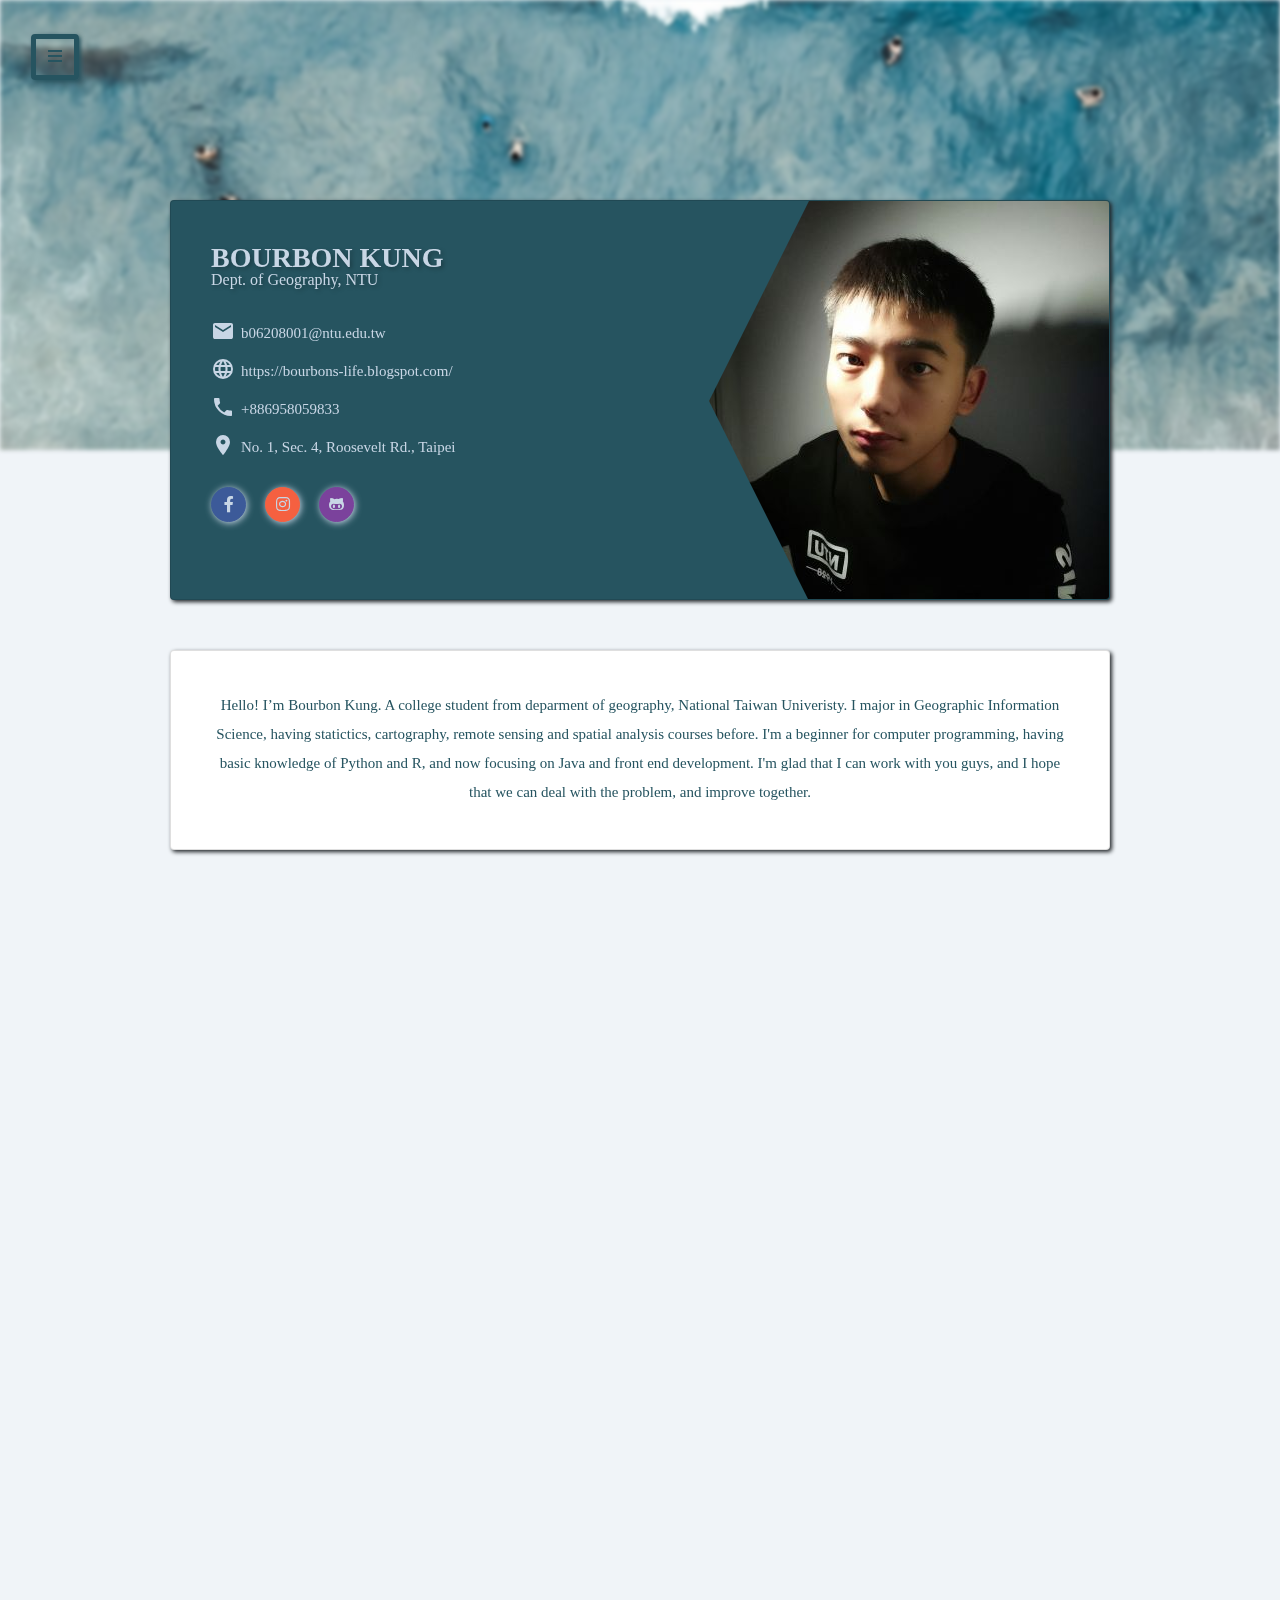
==== commit 86cf03d5: "Resume_0423_Sidebar" ====
--- a/Resume/index.html
+++ b/Resume/index.html
@@ -18,63 +18,43 @@
 </head>
 
 <body>
+  <nav class="navbar navbar-expand-lg navbar-light">
+    <div class="container-fluid">
+      <button type="button" id="sidebarCollapse" class="btn btn-info">
+        <i class="fas fa-bars"></i>
+      </button>
+    </div>
+  </nav>
+  <nav id="sidebar" class="sticky-top">
+    <div class="sidebar-header">
+      <h1><i class="fas fa-chess-knight"></i></h1>
+    </div>
+    <ul class="list-unstyled components">
+      <li>
+        <a href="#v-card">ABOUT</a>
+      </li>
+      <li>
+        <a href="#education">EDUCATION</a>
+      </li>
+      <li>
+        <a href="#skills">SKILLS</a>
+      </li>
+      <li>
+        <a href="#experience">EXPERIENCE</a>
+      </li>
+      <li>
+        <a href="#interest">INTERESTS</a>
+      </li>
+      <li>
+        <a href="#photography">PHOTOGRAPHY</a>
+      </li>
+      <li>
+        <a href="#practice">PRACTICE</a>
+      </li>
+    </ul>
+  </nav>
   <div id="header">
     <div class="background"></div>
-    <!-- <nav class="navbar navbar-expand-lg navbar-light bg-light">
-      <div class="container-fluid">
-
-        <button type="button" id="sidebarCollapse" class="btn btn-info">
-          <i class="fas fa-align-left"></i>
-          <span>Toggle Sidebar</span>
-        </button>
-      </div>
-    </nav>
-    <nav id="sidebar">
-      <div class="sidebar-header">
-        <h3>Bootstrap Sidebar</h3>
-      </div>
-
-      <ul class="list-unstyled components">
-        <p>Dummy Heading</p>
-        <li class="active">
-          <a href="#homeSubmenu" data-toggle="collapse" aria-expanded="false" class="dropdown-toggle">Home</a>
-          <ul class="collapse list-unstyled" id="homeSubmenu">
-            <li>
-              <a href="#">Home 1</a>
-            </li>
-            <li>
-              <a href="#">Home 2</a>
-            </li>
-            <li>
-              <a href="#">Home 3</a>
-            </li>
-          </ul>
-        </li>
-        <li>
-          <a href="#">About</a>
-        </li>
-        <li>
-          <a href="#pageSubmenu" data-toggle="collapse" aria-expanded="false" class="dropdown-toggle">Pages</a>
-          <ul class="collapse list-unstyled" id="pageSubmenu">
-            <li>
-              <a href="#">Page 1</a>
-            </li>
-            <li>
-              <a href="#">Page 2</a>
-            </li>
-            <li>
-              <a href="#">Page 3</a>
-            </li>
-          </ul>
-        </li>
-        <li>
-          <a href="#">Portfolio</a>
-        </li>
-        <li>
-          <a href="#">Contact</a>
-        </li>
-      </ul>
-    </nav> -->
   </div>
   <div class="page">
     <div class="section">
@@ -587,15 +567,17 @@
       </div>
     </div>
 
-    <!-- AOS animation -->
-    <script src="https://unpkg.com/aos@next/dist/aos.js"></script>
-    <script>
-      AOS.init();
-    </script>
     <!-- jQuery first, then Popper.js, then Bootstrap JS -->
     <script src="https://code.jquery.com/jquery-3.3.1.slim.min.js" integrity="sha384-q8i/X+965DzO0rT7abK41JStQIAqVgRVzpbzo5smXKp4YfRvH+8abtTE1Pi6jizo" crossorigin="anonymous"></script>
     <script src="https://cdnjs.cloudflare.com/ajax/libs/popper.js/1.14.7/umd/popper.min.js" integrity="sha384-UO2eT0CpHqdSJQ6hJty5KVphtPhzWj9WO1clHTMGa3JDZwrnQq4sF86dIHNDz0W1" crossorigin="anonymous"></script>
     <script src="https://stackpath.bootstrapcdn.com/bootstrap/4.3.1/js/bootstrap.min.js" integrity="sha384-JjSmVgyd0p3pXB1rRibZUAYoIIy6OrQ6VrjIEaFf/nJGzIxFDsf4x0xIM+B07jRM" crossorigin="anonymous"></script>
+    <!-- AOS animation -->
+    <script src="https://unpkg.com/aos@next/dist/aos.js"></script>
+    <script>AOS.init();</script>
+    <!-- jQuery -->
+    <script src="https://ajax.googleapis.com/ajax/libs/jquery/3.4.0/jquery.min.js"></script>
+    <!-- Other JS -->
+    <script src="index.js"></script>
 </body>
 
 </html>
--- a/Resume/index.css
+++ b/Resume/index.css
@@ -27,6 +27,78 @@
   -webkit-filter: blur(2px);
   /* Chrome, Opera */
   filter: blur(2px);
+}
+/* FOR SIDEBAR */
+.navbar {
+  position: fixed;
+  z-index: 99;
+  margin-top: 2%;
+  float: left;
+  color: #265460;
+}
+.navbar .btn {
+  color: #265460;
+  background-color: #FFFFFF00;
+  border-color: #265460;
+  border-width: thick;
+  box-shadow: 2px 2px 4px;
+}
+#sidebar {
+    position: fixed;
+    z-index: 100;
+    min-width: 250px;
+    max-width: 250px;
+    min-height: 100vh;
+    background: #c8d6e5;;
+    /* color: #265460; */
+    transition: all 0.3s;
+    margin-left: -100vw;
+    box-shadow: 2px 2px 4px;
+}
+
+#sidebar.active {
+    margin-left: 0px;
+}
+
+a, a:hover, a:focus {
+    color: inherit;
+    text-decoration: none;
+    transition: all 0.3s;
+}
+
+#sidebar .sidebar-header {
+    padding: 20px;
+    background: #265460;
+    color: #FFFFFF;
+    text-align: center;
+    font-size: 40px;
+}
+
+#sidebar ul.components {
+    padding: 20px 0;
+    border-bottom: 1px solid #47748b;
+}
+
+#sidebar ul li a {
+    text-align: center;
+    color: #265460;
+    padding: 10px;
+    font-size: 1.1em;
+    display: block;
+}
+#sidebar ul li a:hover {
+    color: #FFFFFF;
+    background: #265460;
+}
+
+#sidebar ul li.active > a, a[aria-expanded="true"] {
+    color: #FFFFFF;
+    background: #265460;
+}
+ul ul a {
+    font-size: 0.9em !important;
+    padding-left: 30px !important;
+    background: #265460;
 }
 
 /* FOR PROFILE */
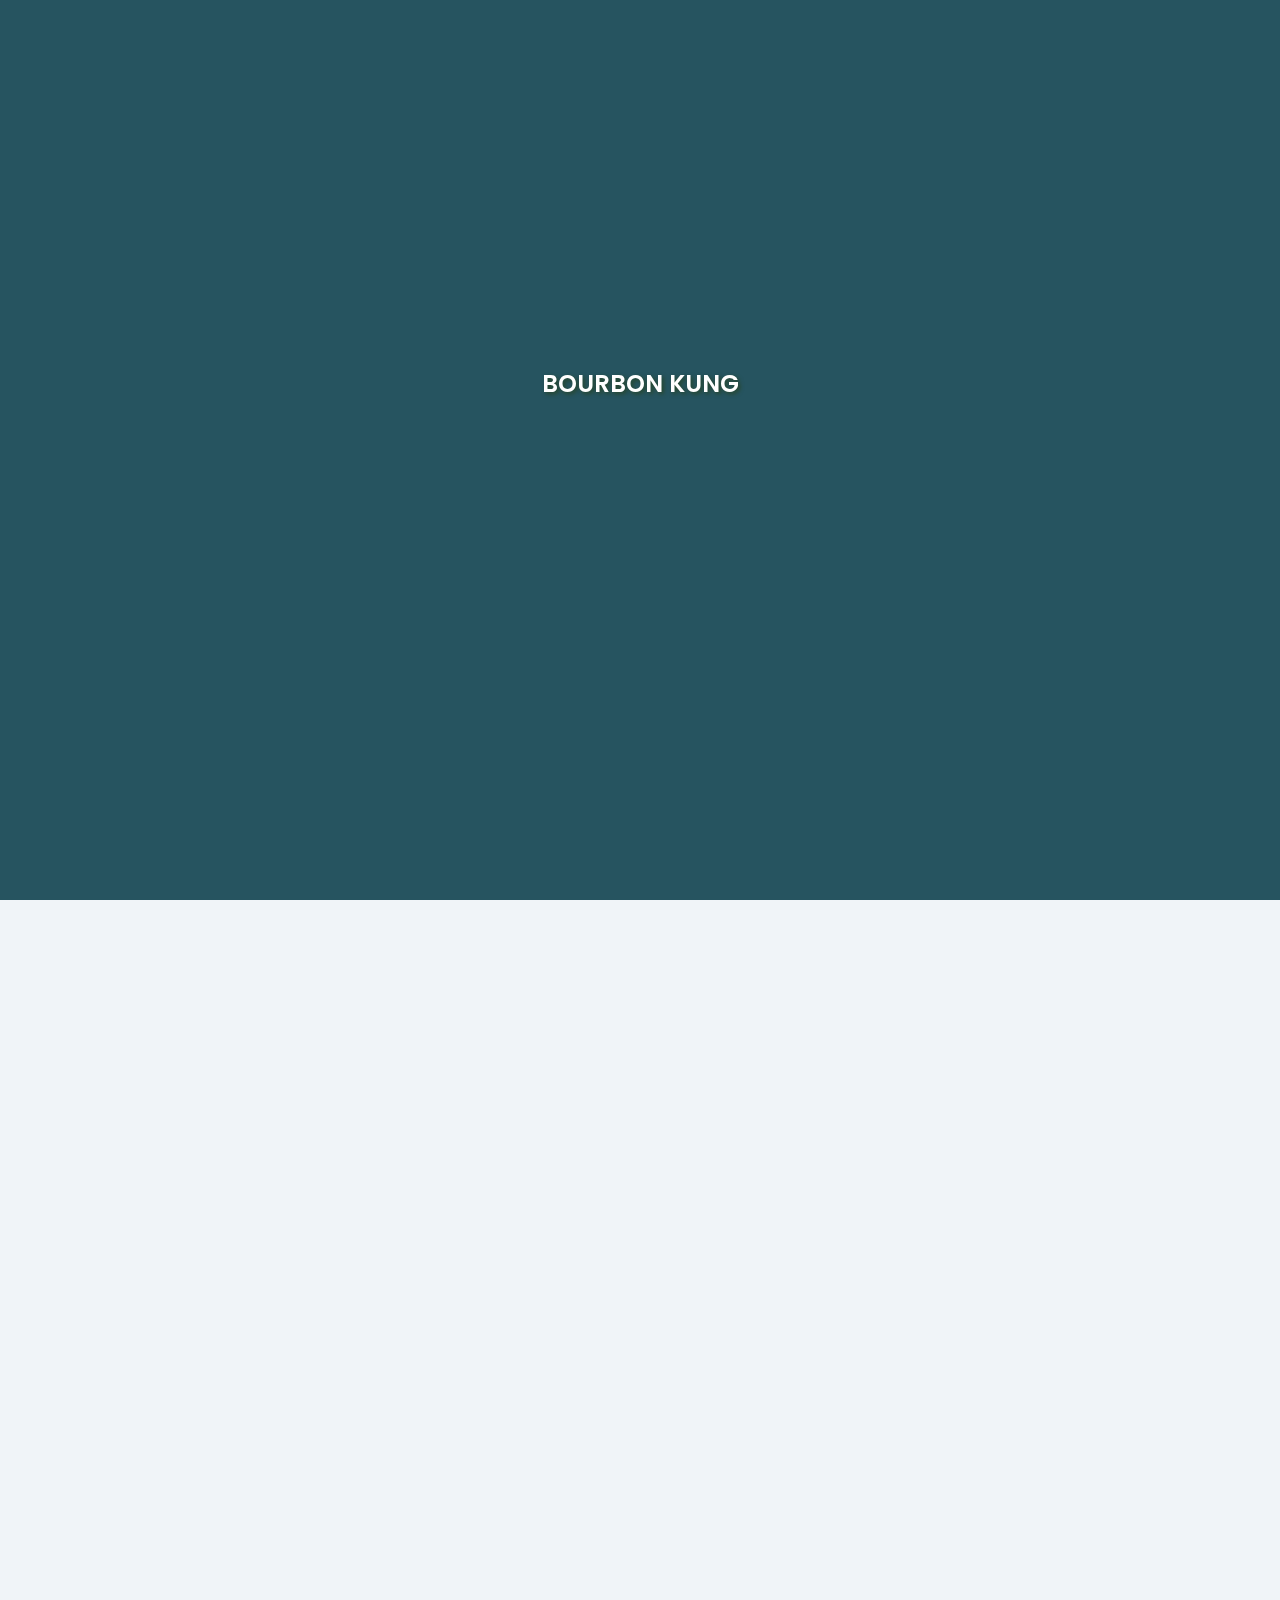
==== commit fce15a89: "Resume_0423_onload" ====
--- a/Resume/index.html
+++ b/Resume/index.html
@@ -3,6 +3,9 @@
 
 <head>
   <meta charset="utf-8">
+  <!-- Material Design Lite -->
+  <script src="https://code.getmdl.io/1.3.0/material.min.js"></script>
+  <link rel="stylesheet" href="https://code.getmdl.io/1.3.0/material.cyan-teal.min.css" />
   <!-- Material Design Lite Icons-->
   <link rel="stylesheet" href="https://fonts.googleapis.com/icon?family=Material+Icons">
   <!-- Bootstrap CSS -->
@@ -18,43 +21,46 @@
 </head>
 
 <body>
-  <nav class="navbar navbar-expand-lg navbar-light">
-    <div class="container-fluid">
-      <button type="button" id="sidebarCollapse" class="btn btn-info">
-        <i class="fas fa-bars"></i>
-      </button>
-    </div>
-  </nav>
-  <nav id="sidebar" class="sticky-top">
-    <div class="sidebar-header">
-      <h1><i class="fas fa-chess-knight"></i></h1>
-    </div>
-    <ul class="list-unstyled components">
-      <li>
-        <a href="#v-card">ABOUT</a>
-      </li>
-      <li>
-        <a href="#education">EDUCATION</a>
-      </li>
-      <li>
-        <a href="#skills">SKILLS</a>
-      </li>
-      <li>
-        <a href="#experience">EXPERIENCE</a>
-      </li>
-      <li>
-        <a href="#interest">INTERESTS</a>
-      </li>
-      <li>
-        <a href="#photography">PHOTOGRAPHY</a>
-      </li>
-      <li>
-        <a href="#practice">PRACTICE</a>
-      </li>
-    </ul>
-  </nav>
+  <div id=loadingBg></div>
+  <div id=loadingTxt><span>BOURBON KUNG</span></div>
+  <div id="mdl_progress" class="mdl-progress mdl-js-progress mdl-progress__indeterminate"></div>
   <div id="header">
     <div class="background"></div>
+    <nav class="navbar navbar-expand-lg navbar-light">
+      <div class="container-fluid">
+        <button type="button" id="sidebarCollapse" class="btn btn-info">
+          <i class="fas fa-bars"></i>
+        </button>
+      </div>
+    </nav>
+    <nav id="sidebar">
+      <div class="sidebar-header">
+        <h1><i class="fas fa-chess-knight"></i></h1>
+      </div>
+      <ul class="list-unstyled components">
+        <li>
+          <a href="#v-card">ABOUT</a>
+        </li>
+        <li>
+          <a href="#education">EDUCATION</a>
+        </li>
+        <li>
+          <a href="#skills">SKILLS</a>
+        </li>
+        <li>
+          <a href="#experience">EXPERIENCE</a>
+        </li>
+        <li>
+          <a href="#interest">INTERESTS</a>
+        </li>
+        <li>
+          <a href="#photography">PHOTOGRAPHY</a>
+        </li>
+        <li>
+          <a href="#practice">PRACTICE</a>
+        </li>
+      </ul>
+    </nav>
   </div>
   <div class="page">
     <div class="section">
@@ -433,21 +439,23 @@
               <p class="context">Staff of Big Data Student Competition</p>
               <p class="context">NSC - Earthquake Information Collection of School Buildings</p>
             </div>
-            <div class="right exp-upfig rounded-top">
-              <img src="img/PECU.png" alt="profile-image" class="img-responsive" style="margin-left: 90px;">
-            </div>
+            <a target="_blank" rel="noopener noreferrer" href="https://www.peculab.org/">
+              <div class="right exp-upfig rounded-top">
+                <img src="img/PECU.png" alt="profile-image" class="img-responsive" style="margin-left: 90px;">
+              </div>
+            </a>
           </div>
           <div class="exp-content">
             <div class="left exp-btmfig rounded-bottom">
               <img src="img/HCI1.png" alt="profile-image" class="img-responsive" style="margin-left: 30px;">
             </div>
-            <div class="exp-context right" style="padding-right: 40px;">
+            <div class="right exp-context" style="margin-right: 20px;">
               <h5>NTUST, HCI Lab</h5>
               <div class="exp-info">
                 2018 Sep. ~
               </div>
               <p class="context">Conversation-based Disaster Report System</p>
-              <p class="context">Disaster Recovery Servie Plan of the Water Resources Department</p>
+              <p class="context">Disaster Recovery Plan of the Water Resources Department</p>
             </div>
           </div>
         </div>
@@ -573,7 +581,9 @@
     <script src="https://stackpath.bootstrapcdn.com/bootstrap/4.3.1/js/bootstrap.min.js" integrity="sha384-JjSmVgyd0p3pXB1rRibZUAYoIIy6OrQ6VrjIEaFf/nJGzIxFDsf4x0xIM+B07jRM" crossorigin="anonymous"></script>
     <!-- AOS animation -->
     <script src="https://unpkg.com/aos@next/dist/aos.js"></script>
-    <script>AOS.init();</script>
+    <script>
+      AOS.init();
+    </script>
     <!-- jQuery -->
     <script src="https://ajax.googleapis.com/ajax/libs/jquery/3.4.0/jquery.min.js"></script>
     <!-- Other JS -->
--- a/Resume/index.css
+++ b/Resume/index.css
@@ -1,8 +1,50 @@
+@import "https://fonts.googleapis.com/css?family=Poppins:300,400,500,600,700";
+
 body {
   background-color: #00418b0f;
-  font-family: Corbel;
-}
-
+  font-family: 'Poppins', sans-serif;
+}
+/* Onload */
+#mdl_progress {
+  z-index: 5;
+  position: fixed;
+  margin: auto;
+  left: 0;
+  right: 0;
+  top: 0;
+  bottom: 0;
+}
+#loadingTxt {
+  display: none;
+  z-index: 5;
+  position: fixed;
+  color: white;
+  width: 200px;
+  height: 50px;
+  font-size: x-large;
+  font-weight: 600;
+  text-align: center;
+  line-height: 47px;
+  margin: auto;
+  left: 0;
+  right: 0;
+  margin-top: 39vh;
+  opacity: 0;
+  transition: .5s;
+  display: unset;
+}
+#loadingTxt span {
+  text-shadow: 2px 2px 4px #274526;
+}
+#loadingBg {
+  z-index: 4;
+  position: fixed;
+  background-color: #265460;
+  width: 100%;
+  height: 100%;
+  transition: 0s;
+  pointer-events: none;
+}
 .page {
   position: relative;
   margin-top: -30vh;
@@ -31,7 +73,7 @@
 /* FOR SIDEBAR */
 .navbar {
   position: fixed;
-  z-index: 99;
+  z-index: 2;
   margin-top: 2%;
   float: left;
   color: #265460;
@@ -45,7 +87,7 @@
 }
 #sidebar {
     position: fixed;
-    z-index: 100;
+    z-index: 3;
     min-width: 250px;
     max-width: 250px;
     min-height: 100vh;
@@ -141,7 +183,7 @@
   display: block;
   width: 100%;
   font-weight: 400;
-  margin-top: -13px;
+  margin-top: -10px;
   margin-bottom: 30px;
   color: #c8d6e5;
   text-shadow: 2px 2px 4px rgba(0, 0, 0, 0.29);
@@ -166,7 +208,6 @@
   font-weight: 400;
   line-height: 29px;
   color: #c8d6e5;
-  font-family: Corbel;
 }
 
 #link {
@@ -213,7 +254,7 @@
 /* FOR ABOUT */
 #about {
   width: 940px;
-  height: 200px;
+  height: 180px;
   box-shadow: 2px 2px 4px;
 }
 
@@ -526,6 +567,10 @@
   clip-path: polygon(24% 0%, 100% 0, 100% 100%, 0% 100%);
 }
 
+.exp-upfig:hover {
+     opacity: 0.5;
+}
+
 #exp-card .exp-btmfig {
   width: 469px;
   background: #FFFFFF;
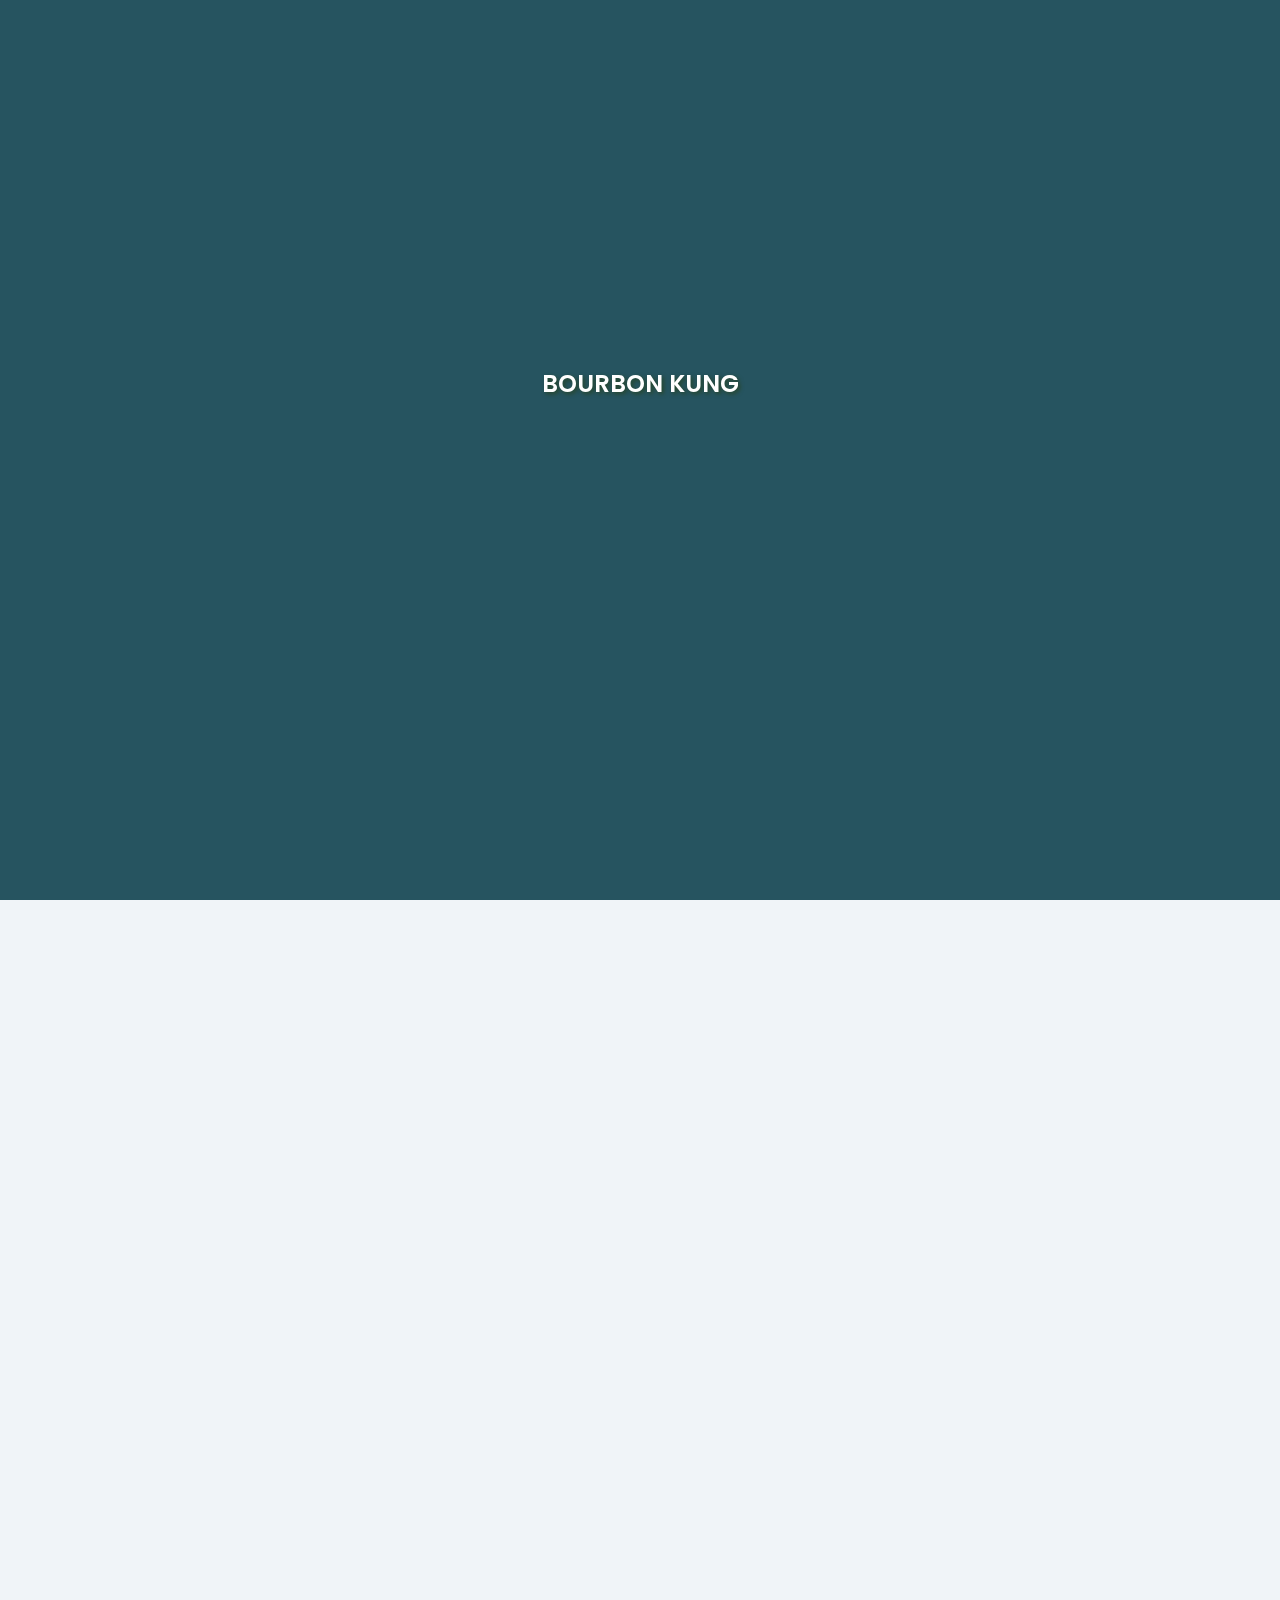
==== commit 20814637: "Remove_Practice" ====
--- a/Resume/index.html
+++ b/Resume/index.html
@@ -86,7 +86,7 @@
               </li>
               <li class="clearfix">
                 <span class="title"><i class="material-icons">phone</i></span>
-                <span class="content">+886958059833</span>
+                <span class="content">+886958059832</span>
               </li>
               <li class="clearfix">
                 <span class="title"><i class="material-icons">place</i></span>
@@ -551,7 +551,7 @@
         </div>
       </div>
     </div>
-    <div class="section">
+    <!-- <div class="section">
       <div id="practice" class="center">
         <div class="section-title clearfix" data-aos="zoom-out">
           <div class="title-icon">
@@ -573,7 +573,7 @@
           </div>
         </div>
       </div>
-    </div>
+    </div> -->
 
     <!-- jQuery first, then Popper.js, then Bootstrap JS -->
     <script src="https://code.jquery.com/jquery-3.3.1.slim.min.js" integrity="sha384-q8i/X+965DzO0rT7abK41JStQIAqVgRVzpbzo5smXKp4YfRvH+8abtTE1Pi6jizo" crossorigin="anonymous"></script>
--- a/Resume/index.css
+++ b/Resume/index.css
@@ -19,7 +19,7 @@
   z-index: 5;
   position: fixed;
   color: white;
-  width: 200px;
+  width: 250px;
   height: 50px;
   font-size: x-large;
   font-weight: 600;
